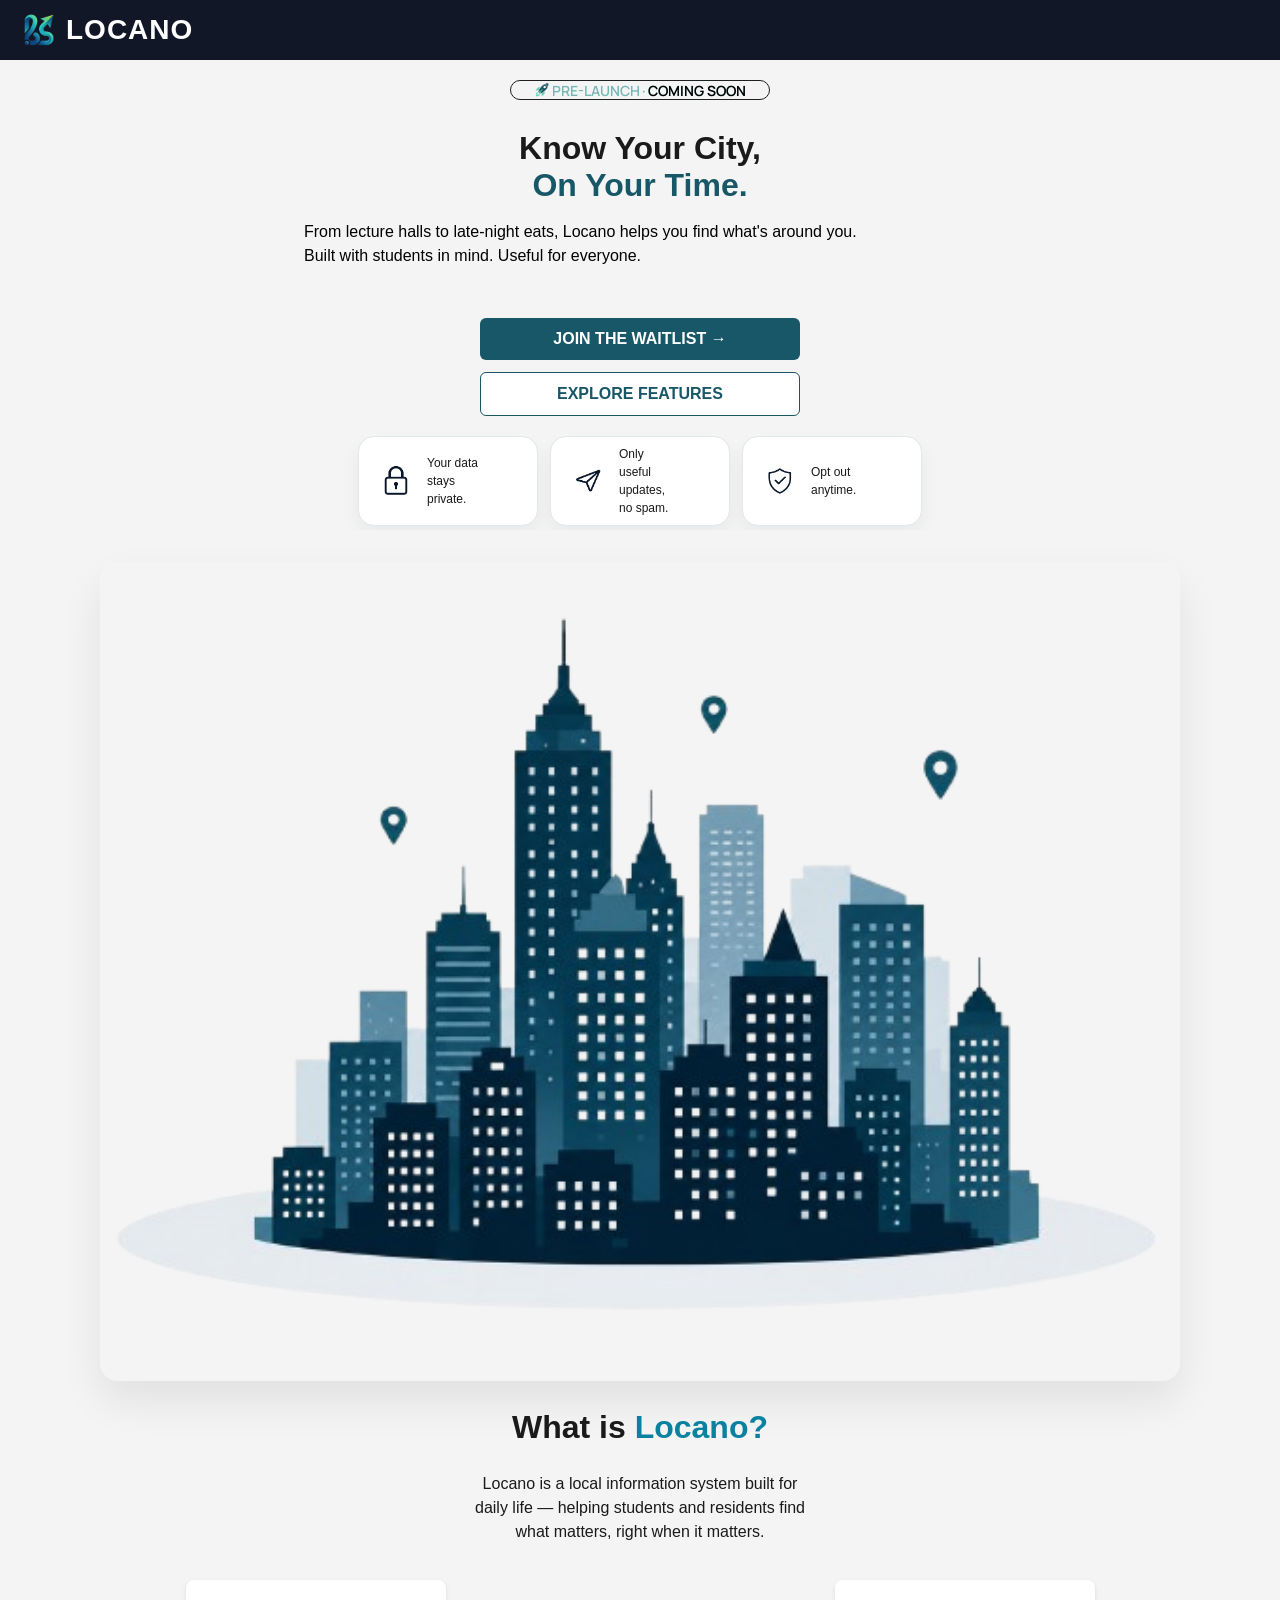
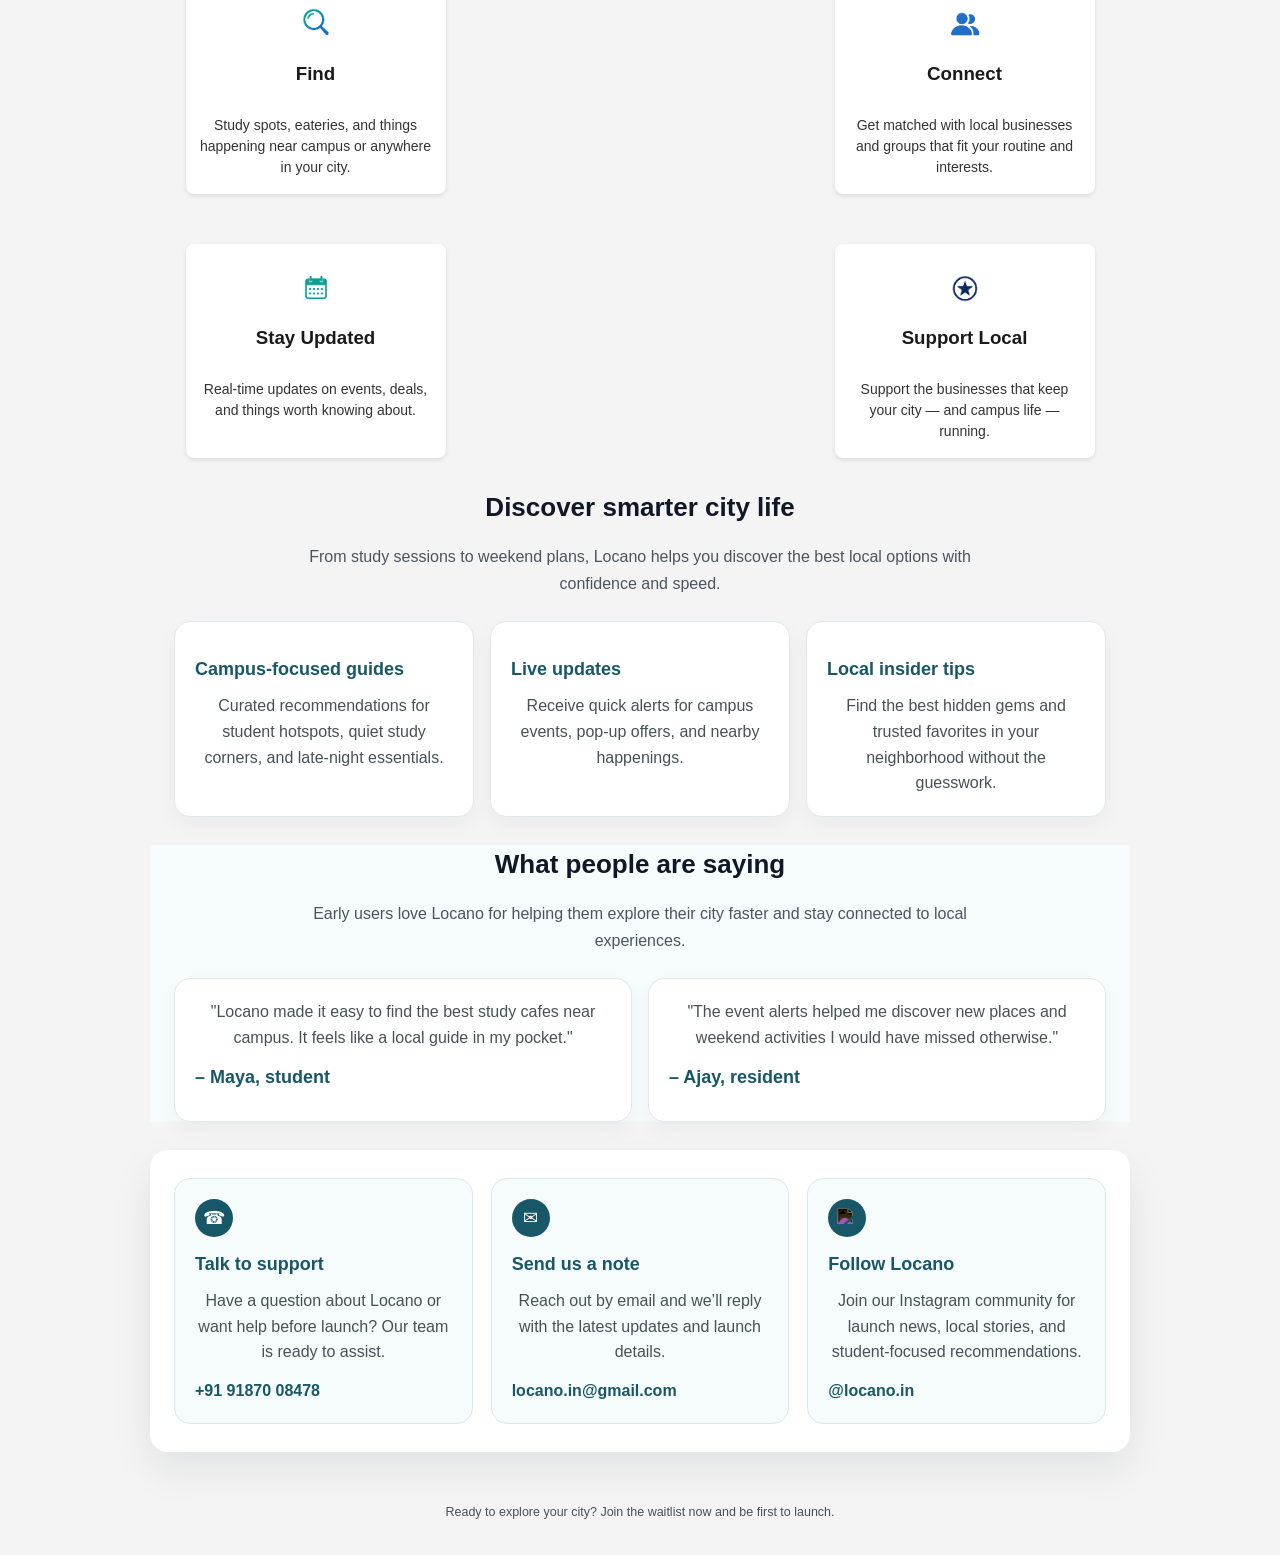
==== index.html @ aaaffa19 "did some vibing" ====
<!DOCTYPE html>
<html lang="en">
<head>
    <meta charset="UTF-8">
    <meta name="viewport" content="width=device-width, initial-scale=1.0">
    <title>LOCANO</title>
    <link rel="preconnect" href="https://fonts.googleapis.com">
    <link rel="preconnect" href="https://gstatic.com" crossorigin>
    <link href="https://fonts.googleapis.com/css2?family=Manrope:wght@400;600;700&display=swap" rel="stylesheet">
    <style>
        html {
            scroll-behavior: smooth;
        }
        *, *::before, *::after {
            box-sizing: border-box;
        }
        body {
            font-family: Arial, sans-serif;
            margin: 0;
            padding: 0;
            background-color: #f4f4f4;
            color: #1a1a1a;
            line-height: 1.5;
        }
        img {
            max-width: 100%;
            height: auto;
            display: block;
        }
        .city-silhouette {
            max-width: 980px;
            margin: 20px auto 0;
            border-radius: 18px;
            box-shadow: 0 20px 40px rgba(0, 0, 0, 0.08);
        }
        @media (min-width: 1100px) {
            .city-silhouette {
                max-width: 1080px;
                margin-top: 32px;
            }
        }
        header {
            background-color: #111726;
            height: 60px;
            color: #fff;
            padding: 0 24px;
            display: flex;
            align-items: center;
        }
        #oval-bar {
            width: 260px;
            height: 20px;
            border: 1px solid #1c2021;
            border-radius: 10px;
            margin: 20px auto;
            margin-inline: auto;
            display: flex;
            text-align: center;
            justify-content: center;
            align-items: center;
            color:transparent;
            text-shadow: 0 0 0 #75B7B4;
            gap: 2px;
        } 
        #oval-bar p{
            margin: 0;
            font-family:'Manrope', sans-serif;
            font-size: 14px; 
            font-weight: 600;
        }
        #hero {
            text-align: left;
            padding: 10px 24px 32px;
            max-width: 560px;
            margin: 0 auto;
        }

        #hero h1 {
            font-size: 32px;
            line-height: 1.15;
            font-weight: 800;
            margin: 0;
            text-align: center;
        }

        #hero h3 {
            font-weight: 500;
            font-size: 16px;
            line-height: 1.5;
            color: #000000;
            margin: 16px 0 0;
        }
        .hero-actions {
            display: flex;
            flex-direction: column;
            gap: 12px;
            align-items: center;
            margin: 18px auto 0;
            max-width: 320px;
        }
        .button-primary,
        .button-secondary {
            width: 100%;
            max-width: 320px;
            padding: 12px 24px;
            border-radius: 6px;
            font-size: 16px;
            font-weight: 600;
            cursor: pointer;
            border: none;
        }
        .button-primary {
            background-color: #185767;
            color: #fff;
        }
        .button-secondary {
            background-color: #fff;
            color: #185767;
            border: 1px solid #185767;
        }
        #trust-bar-box {
            width: 90%;
            max-width: 820px;
            display: flex;
            flex-wrap: nowrap;
            justify-content: center;
            align-items: stretch;
            gap: 12px;
            margin: 20px auto;
            overflow-x: auto;
            padding-bottom: 4px;
        }
        .trust-bar {
            min-width: 180px;
            height: 90px;
            display: flex;
            flex-direction: row;
            align-items: center;
            gap: 10px;
            padding: 14px 16px;
            background: #fff;
            border-radius: 16px;
            border: 1px solid #dfe8ea;
            box-shadow: 0 8px 18px rgba(14, 34, 54, 0.05);
        }
        .trust-bar-icon {
            width: 42px;
            height: 80px;
            display: flex;
            justify-content: center;
            align-items: center;
        }
        .trust-bar-text {
            width: 53px;
            height: 80px;
            font-size: 12px;
            display: flex;
            align-items: center;
            text-align: left;
        }
        .info-card-box {
            display: flex;
            flex-wrap: wrap;
            justify-content: center;
            gap: 12px;
            margin: 10px auto;
        }
        .info-card {
            flex: 1 1 220px;
            min-width: 220px;
            max-width: 260px;
            min-height: 175px;
            height: auto;
            background-color: #fff;
            border-radius: 8px;
            box-shadow: 0 2px 4px rgba(0, 0, 0, 0.1);
            margin: 20px auto;
            display: flex;
            flex-direction: column;
            align-items: center;
        }
        .info-card p{
            font-size: 14px;
            text-align: center;
            padding: 0 12px;
            margin: 8px 0 16px;
            color: #333333;
        }
        .info-card:hover{
            transform:translateY(-10px) scale(1.03);
        }
        .section {
            max-width: 980px;
            margin: 0 auto 28px;
            padding: 0 24px;
        }
        .section h2 {
            font-size: 26px;
            text-align: center;
            margin: 0 0 16px;
            color: #111726;
        }
        .section p {
            text-align: center;
            color: #4b5560;
            margin: 0 auto 24px;
            max-width: 680px;
            line-height: 1.7;
        }
        .feature-grid {
            display: grid;
            grid-template-columns: repeat(auto-fit, minmax(220px, 1fr));
            gap: 16px;
            margin-top: 16px;
        }
        .feature-card,
        .testimonial-card {
            background: #fff;
            padding: 20px;
            border-radius: 16px;
            border: 1px solid #e1e8eb;
            box-shadow: 0 8px 20px rgba(10, 20, 34, 0.04);
        }
        .feature-card h3,
        .testimonial-card h3 {
            margin: 14px 0 10px;
            font-size: 18px;
            color: #185767;
        }
        .feature-card p,
        .testimonial-card p {
            margin: 0;
            color: #475156;
            line-height: 1.6;
        }
        .testimonial-grid {
            display: grid;
            grid-template-columns: repeat(auto-fit, minmax(240px, 1fr));
            gap: 16px;
        }
        .contact-panel {
            max-width: 980px;
            margin: 0 auto 24px;
            padding: 28px 24px;
            background: #ffffff;
            border-radius: 18px;
            box-shadow: 0 18px 40px rgba(10, 20, 34, 0.08);
            display: grid;
            grid-template-columns: repeat(auto-fit, minmax(220px, 1fr));
            gap: 18px;
        }
        .contact-card {
            background: #f6fbfc;
            border-radius: 16px;
            padding: 20px;
            border: 1px solid #d9e8ea;
        }
        .contact-card h3 {
            margin: 0 0 10px;
            color: #185767;
            font-size: 18px;
        }
        .contact-badge {
            display: inline-flex;
            align-items: center;
            justify-content: center;
            width: 38px;
            height: 38px;
            border-radius: 50%;
            background: #185767;
            color: #fff;
            font-size: 18px;
            margin-bottom: 14px;
        }
        .contact-card p {
            margin: 0 0 14px;
            color: #475156;
            line-height: 1.6;
        }
        .contact-card a {
            color: #185767;
            text-decoration: none;
            font-weight: 700;
        }
        .contact-card a:hover {
            text-decoration: underline;
        }
        .footer {
            text-align: center;
            padding: 24px 20px 32px;
            color: #475156;
            font-size: 15px;
        }
        @media (max-width: 780px) {
            header {
                justify-content: center;
                padding: 0 16px;
            }
            #hero {
                padding: 20px 16px 28px;
                max-width: 100%;
            }
            #hero h1 {
                font-size: 28px;
            }
            #hero h3 {
                font-size: 15px;
            }
            button {
                width: 100% !important;
                max-width: 320px !important;
            }
            .trust-bar {
                min-width: 160px;
                justify-content: flex-start;
            }
            .contact-panel {
                padding: 20px 16px;
                gap: 14px;
            }
            .section {
                padding: 0 16px;
            }
        }
        @media (min-width: 900px) {
            #hero {
                max-width: 720px;
            }
            .info-card-box {
                gap: 18px;
            }
            .contact-panel {
                grid-template-columns: repeat(3, minmax(220px, 1fr));
            }
        }
    </style>
</head>
<body>

    <header>
        <div style="display: flex; align-items: center; gap: 12px;">
            <img src="logo.png" alt="LOCANO Logo" width="30" height="30">
            <h1 style="font-size: 28px; margin: 0; letter-spacing: 1px;">LOCANO</h1>
        </div>
    </header>

    <main>

        <div id="oval-bar">
            <img src="rocket.png" alt="Rocket Icon" width="16px" height="auto">
            <p>PRE-LAUNCH </p>
            <p>&middot;</p>
            <p style="color: #000;">COMING SOON</p>
        </div>

        <div id="hero">
            <h1>Know Your City,</h1>
            <h1 style="color: #185767;">On Your Time.</h1>
            <h3>From lecture halls to late-night eats, Locano helps you find what's around you.<br> Built with students in mind. Useful for everyone.</h3>
        </div>

        <div class="hero-actions">
            <button class="button-primary">JOIN THE WAITLIST →</button>
            <button class="button-secondary" type="button" onclick="document.getElementById('features').scrollIntoView({ behavior: 'smooth' })">EXPLORE FEATURES</button>
        </div>

        <div id="trust-bar-box">

            <div class="trust-bar">
                <div class="trust-bar-icon">
                    <img src="lock.png" alt="Icon 1" style="width: 90%; height: auto;">
                </div>
                <div class="trust-bar-text">
                    <p>Your data stays private.</p>
                </div>
            </div>

            <div class="trust-bar">
                <div class="trust-bar-icon">
                    <img src="share.png" alt="Icon 1" style="width: 90%; height: auto;">
                </div>
                <div class="trust-bar-text">
                    <p>Only useful updates, no spam.</p>
                </div>
            </div>

            <div class="trust-bar">
                <div class="trust-bar-icon">
                    <img src="shield.png" alt="Icon 1" style="width: 90%; height: auto;">
                </div>
                <div class="trust-bar-text">
                    <p>Opt out anytime.</p>
                </div>
            </div>
            
        </div>

        <img class="city-silhouette" src="city-silhouette.png" alt="City Silhouette" style="width: 100%; height: auto;">

        <h1 style="text-align: center;">What is <span style="color: #0982a0;">Locano?</span></h1>

        <p style="text-align: center;">Locano is a local information system built for <br>daily life — helping students and residents find <br>what matters, right when it matters.</p>


        <div class="info-card-box">
        <div class="info-card">
            <img src="search.png" alt="Discover Icon" style="width: 50px; height: auto; margin-top: 20px;">
            <h3 style="margin-top: 10px;">Find</h3>
            <p>Study spots, eateries, and things happening near campus or anywhere in your city.</p>
        </div>
        <div class="info-card">
            <img src="connect.png" alt="Connect Icon" style="width: 50px; height: auto; margin-top: 20px;">
            <h3 style="margin-top: 10px;">Connect</h3>
            <p>Get matched with local businesses and groups that fit your routine and interests.</p>
        </div>
        </div>

        <div class="info-card-box">
        <div class="info-card">
            <img src="calendar.png" alt="Engage Icon" style="width: 50px; height: auto; margin-top: 20px;">
            <h3 style="margin-top: 10px;">Stay Updated</h3>
            <p>Real-time updates on events, deals, and things worth knowing about.</p>
        </div>
        <div class="info-card">
            <img src="vibranium-shield.png" alt="Support Icon" style="width: 50px; height: auto; margin-top: 20px;">
            <h3 style="margin-top: 10px;">Support Local</h3>
            <p>Support the businesses that keep your city — and campus life — running.</p>
        </div>
        </div>

        <section class="section" id="features">
            <h2>Discover smarter city life</h2>
            <p>From study sessions to weekend plans, Locano helps you discover the best local options with confidence and speed.</p>
            <div class="feature-grid">
                <div class="feature-card">
                    <h3>Campus-focused guides</h3>
                    <p>Curated recommendations for student hotspots, quiet study corners, and late-night essentials.</p>
                </div>
                <div class="feature-card">
                    <h3>Live updates</h3>
                    <p>Receive quick alerts for campus events, pop-up offers, and nearby happenings.</p>
                </div>
                <div class="feature-card">
                    <h3>Local insider tips</h3>
                    <p>Find the best hidden gems and trusted favorites in your neighborhood without the guesswork.</p>
                </div>
            </div>
        </section>

        <section class="section" style="background: #f6fbfc;">
            <h2>What people are saying</h2>
            <p>Early users love Locano for helping them explore their city faster and stay connected to local experiences.</p>
            <div class="testimonial-grid">
                <div class="testimonial-card">
                    <p>"Locano made it easy to find the best study cafes near campus. It feels like a local guide in my pocket."</p>
                    <h3>– Maya, student</h3>
                </div>
                <div class="testimonial-card">
                    <p>"The event alerts helped me discover new places and weekend activities I would have missed otherwise."</p>
                    <h3>– Ajay, resident</h3>
                </div>
            </div>
        </section>

        <section class="section contact-panel" id="contact">
            <div class="contact-card">
                <div class="contact-badge">☎</div>
                <h3>Talk to support</h3>
                <p>Have a question about Locano or want help before launch? Our team is ready to assist.</p>
                <a href="tel:+919187008478">+91 91870 08478</a>
            </div>
            <div class="contact-card">
                <div class="contact-badge">✉</div>
                <h3>Send us a note</h3>
                <p>Reach out by email and we’ll reply with the latest updates and launch details.</p>
                <a href="mailto:locano.in@gmail.com">locano.in@gmail.com</a>
            </div>
            <div class="contact-card">
                <div class="contact-badge"><img src="https://cdn.jsdelivr.net/npm/simple-icons@v9/icons/instagram.svg" alt="Instagram" style="width:20px; height:20px; filter: invert(1);"></div>
                <h3>Follow Locano</h3>
                <p>Join our Instagram community for launch news, local stories, and student-focused recommendations.</p>
                <a href="https://www.instagram.com/locano.in" target="_blank" rel="noreferrer">@locano.in</a>
            </div>
        </section>

    </main>

    <footer class="footer">
        <small>Ready to explore your city? Join the waitlist now and be first to launch.</small>
    </footer>

    <script>
    
    
    

(() => {
  document.documentElement.style.visibility = "hidden";

  window.addEventListener("load", () => {
    document.documentElement.style.visibility = "visible";
  });
})();

</script>
</body>
</html>
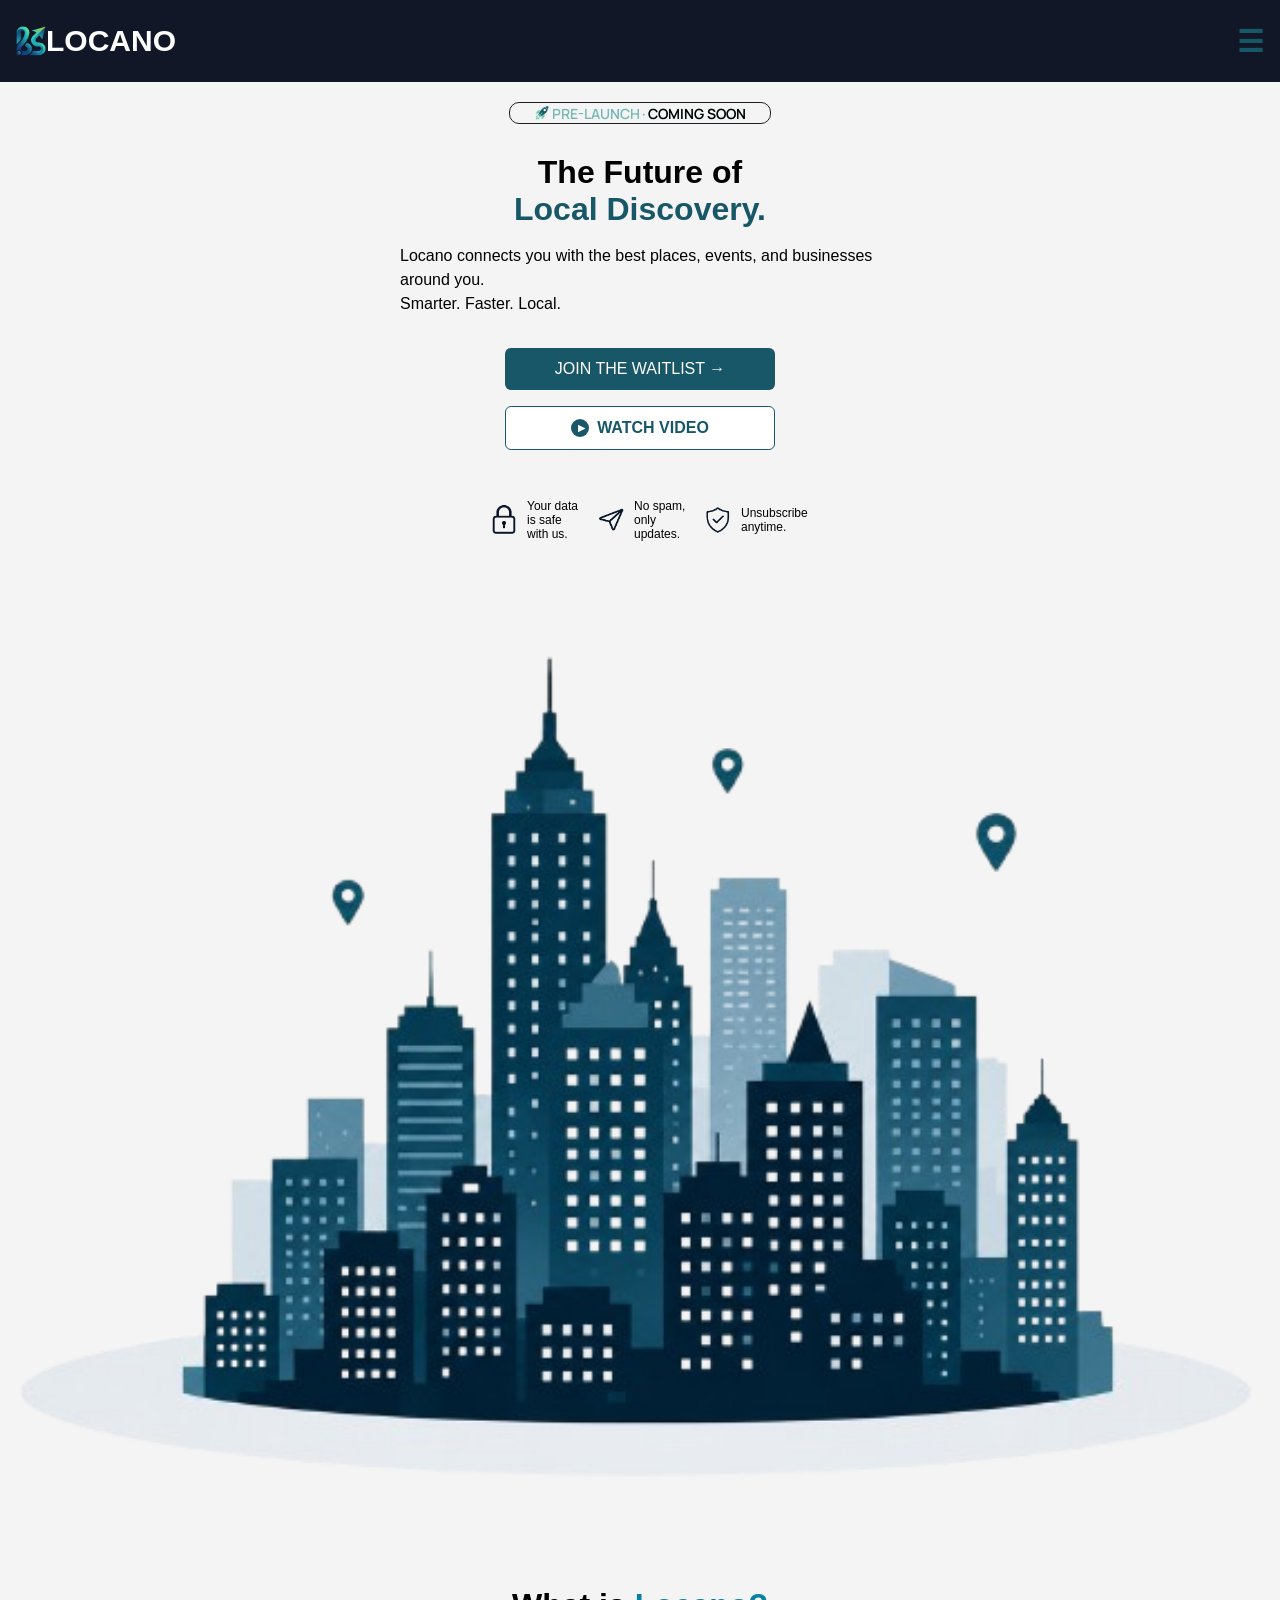
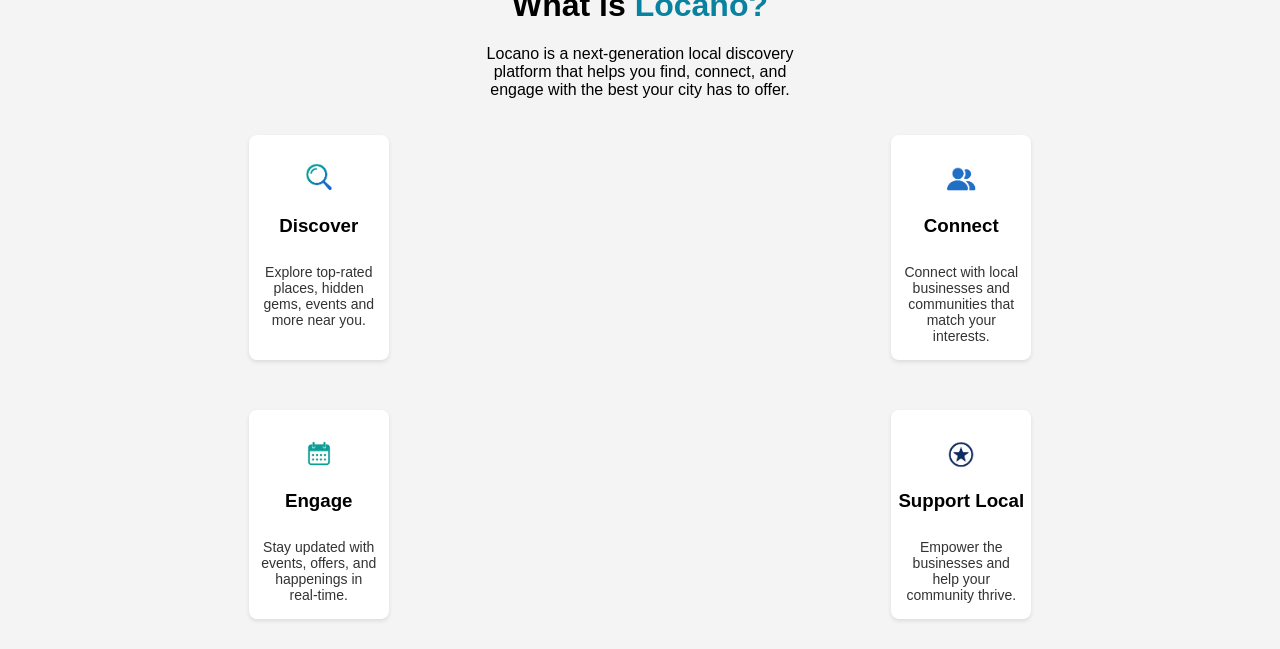
==== commit f2f9f2c7: "github saves my day" ====
--- a/index.html
+++ b/index.html
@@ -8,42 +8,19 @@
     <link rel="preconnect" href="https://gstatic.com" crossorigin>
     <link href="https://fonts.googleapis.com/css2?family=Manrope:wght@400;600;700&display=swap" rel="stylesheet">
     <style>
-        html {
-            scroll-behavior: smooth;
-        }
-        *, *::before, *::after {
-            box-sizing: border-box;
-        }
         body {
             font-family: Arial, sans-serif;
             margin: 0;
             padding: 0;
             background-color: #f4f4f4;
-            color: #1a1a1a;
-            line-height: 1.5;
-        }
-        img {
-            max-width: 100%;
-            height: auto;
-            display: block;
-        }
-        .city-silhouette {
-            max-width: 980px;
-            margin: 20px auto 0;
-            border-radius: 18px;
-            box-shadow: 0 20px 40px rgba(0, 0, 0, 0.08);
-        }
-        @media (min-width: 1100px) {
-            .city-silhouette {
-                max-width: 1080px;
-                margin-top: 32px;
-            }
+
         }
         header {
             background-color: #111726;
-            height: 60px;
+            height: 50px;
             color: #fff;
-            padding: 0 24px;
+            padding: 1rem;
+            text-align: center;
             display: flex;
             align-items: center;
         }
@@ -71,7 +48,7 @@
         #hero {
             text-align: left;
             padding: 10px 24px 32px;
-            max-width: 560px;
+            max-width: 480px;
             margin: 0 auto;
         }
 
@@ -90,58 +67,22 @@
             color: #000000;
             margin: 16px 0 0;
         }
-        .hero-actions {
-            display: flex;
-            flex-direction: column;
-            gap: 12px;
-            align-items: center;
-            margin: 18px auto 0;
-            max-width: 320px;
-        }
-        .button-primary,
-        .button-secondary {
-            width: 100%;
-            max-width: 320px;
-            padding: 12px 24px;
-            border-radius: 6px;
-            font-size: 16px;
-            font-weight: 600;
-            cursor: pointer;
-            border: none;
-        }
-        .button-primary {
-            background-color: #185767;
-            color: #fff;
-        }
-        .button-secondary {
-            background-color: #fff;
-            color: #185767;
-            border: 1px solid #185767;
-        }
         #trust-bar-box {
             width: 90%;
-            max-width: 820px;
-            display: flex;
-            flex-wrap: nowrap;
-            justify-content: center;
-            align-items: stretch;
-            gap: 12px;
+            height: 100px;
+            display: flex;
+            justify-content: center;
+            align-items: center;
+            gap: 7px;
             margin: 20px auto;
-            overflow-x: auto;
-            padding-bottom: 4px;
         }
         .trust-bar {
-            min-width: 180px;
+            width: 100px;
             height: 90px;
             display: flex;
             flex-direction: row;
             align-items: center;
-            gap: 10px;
-            padding: 14px 16px;
-            background: #fff;
-            border-radius: 16px;
-            border: 1px solid #dfe8ea;
-            box-shadow: 0 8px 18px rgba(14, 34, 54, 0.05);
+            gap: 2px;
         }
         .trust-bar-icon {
             width: 42px;
@@ -160,15 +101,13 @@
         }
         .info-card-box {
             display: flex;
-            flex-wrap: wrap;
-            justify-content: center;
-            gap: 12px;
+            flex-direction: row;
+            justify-content: center;
+            gap: 5px;
             margin: 10px auto;
         }
         .info-card {
-            flex: 1 1 220px;
-            min-width: 220px;
-            max-width: 260px;
+            width: 140px;
             min-height: 175px;
             height: auto;
             background-color: #fff;
@@ -186,162 +125,14 @@
             margin: 8px 0 16px;
             color: #333333;
         }
-        .info-card:hover{
-            transform:translateY(-10px) scale(1.03);
-        }
-        .section {
-            max-width: 980px;
-            margin: 0 auto 28px;
-            padding: 0 24px;
-        }
-        .section h2 {
-            font-size: 26px;
-            text-align: center;
-            margin: 0 0 16px;
-            color: #111726;
-        }
-        .section p {
-            text-align: center;
-            color: #4b5560;
-            margin: 0 auto 24px;
-            max-width: 680px;
-            line-height: 1.7;
-        }
-        .feature-grid {
-            display: grid;
-            grid-template-columns: repeat(auto-fit, minmax(220px, 1fr));
-            gap: 16px;
-            margin-top: 16px;
-        }
-        .feature-card,
-        .testimonial-card {
-            background: #fff;
-            padding: 20px;
-            border-radius: 16px;
-            border: 1px solid #e1e8eb;
-            box-shadow: 0 8px 20px rgba(10, 20, 34, 0.04);
-        }
-        .feature-card h3,
-        .testimonial-card h3 {
-            margin: 14px 0 10px;
-            font-size: 18px;
-            color: #185767;
-        }
-        .feature-card p,
-        .testimonial-card p {
-            margin: 0;
-            color: #475156;
-            line-height: 1.6;
-        }
-        .testimonial-grid {
-            display: grid;
-            grid-template-columns: repeat(auto-fit, minmax(240px, 1fr));
-            gap: 16px;
-        }
-        .contact-panel {
-            max-width: 980px;
-            margin: 0 auto 24px;
-            padding: 28px 24px;
-            background: #ffffff;
-            border-radius: 18px;
-            box-shadow: 0 18px 40px rgba(10, 20, 34, 0.08);
-            display: grid;
-            grid-template-columns: repeat(auto-fit, minmax(220px, 1fr));
-            gap: 18px;
-        }
-        .contact-card {
-            background: #f6fbfc;
-            border-radius: 16px;
-            padding: 20px;
-            border: 1px solid #d9e8ea;
-        }
-        .contact-card h3 {
-            margin: 0 0 10px;
-            color: #185767;
-            font-size: 18px;
-        }
-        .contact-badge {
-            display: inline-flex;
-            align-items: center;
-            justify-content: center;
-            width: 38px;
-            height: 38px;
-            border-radius: 50%;
-            background: #185767;
-            color: #fff;
-            font-size: 18px;
-            margin-bottom: 14px;
-        }
-        .contact-card p {
-            margin: 0 0 14px;
-            color: #475156;
-            line-height: 1.6;
-        }
-        .contact-card a {
-            color: #185767;
-            text-decoration: none;
-            font-weight: 700;
-        }
-        .contact-card a:hover {
-            text-decoration: underline;
-        }
-        .footer {
-            text-align: center;
-            padding: 24px 20px 32px;
-            color: #475156;
-            font-size: 15px;
-        }
-        @media (max-width: 780px) {
-            header {
-                justify-content: center;
-                padding: 0 16px;
-            }
-            #hero {
-                padding: 20px 16px 28px;
-                max-width: 100%;
-            }
-            #hero h1 {
-                font-size: 28px;
-            }
-            #hero h3 {
-                font-size: 15px;
-            }
-            button {
-                width: 100% !important;
-                max-width: 320px !important;
-            }
-            .trust-bar {
-                min-width: 160px;
-                justify-content: flex-start;
-            }
-            .contact-panel {
-                padding: 20px 16px;
-                gap: 14px;
-            }
-            .section {
-                padding: 0 16px;
-            }
-        }
-        @media (min-width: 900px) {
-            #hero {
-                max-width: 720px;
-            }
-            .info-card-box {
-                gap: 18px;
-            }
-            .contact-panel {
-                grid-template-columns: repeat(3, minmax(220px, 1fr));
-            }
-        }
     </style>
 </head>
 <body>
 
     <header>
-        <div style="display: flex; align-items: center; gap: 12px;">
-            <img src="logo.png" alt="LOCANO Logo" width="30" height="30">
-            <h1 style="font-size: 28px; margin: 0; letter-spacing: 1px;">LOCANO</h1>
-        </div>
+        <img src="logo.png" alt="LOCANO Logo" width="30" height="30">
+        <h1 style="font-size: 30px;">LOCANO</h1>
+        <h1 style="margin-left: auto;font-size: 30px;color:#185767">&#9776;</h1>
     </header>
 
     <main>
@@ -354,15 +145,13 @@
         </div>
 
         <div id="hero">
-            <h1>Know Your City,</h1>
-            <h1 style="color: #185767;">On Your Time.</h1>
-            <h3>From lecture halls to late-night eats, Locano helps you find what's around you.<br> Built with students in mind. Useful for everyone.</h3>
-        </div>
-
-        <div class="hero-actions">
-            <button class="button-primary">JOIN THE WAITLIST →</button>
-            <button class="button-secondary" type="button" onclick="document.getElementById('features').scrollIntoView({ behavior: 'smooth' })">EXPLORE FEATURES</button>
-        </div>
+            <h1>The Future of</h1>
+            <h1 style="color: #185767;">Local Discovery.</h1>
+            <h3>Locano connects you with the best places, events, and businesses around you.<br> Smarter. Faster. Local.</h3>
+        </div>
+
+        <button style="display: block; margin: 0 auto; padding: 12px 24px; background-color: #185767; color: #fff; border: none; border-radius: 6px; font-size: 16px; width: 270px;">JOIN THE WAITLIST → </button>
+        <button style="display: flex; align-items: center; justify-content: center; gap: 8px; margin: 16px auto; padding: 12px 24px; background-color: #fff; color: #185767; border: 1px solid #185767; border-radius: 6px; font-size: 16px; font-weight: 600; width: 270px;"><span style="display: inline-flex; align-items: center; justify-content: center; width: 18px; height: 18px; background-color: #185767; color: #fff; border-radius: 50%; font-size: 9px; padding-left: 2px; box-sizing: border-box;">&#9654;</span> WATCH VIDEO</button>
 
         <div id="trust-bar-box">
 
@@ -371,7 +160,7 @@
                     <img src="lock.png" alt="Icon 1" style="width: 90%; height: auto;">
                 </div>
                 <div class="trust-bar-text">
-                    <p>Your data stays private.</p>
+                    <p>Your data is safe with us.</p>
                 </div>
             </div>
 
@@ -380,7 +169,7 @@
                     <img src="share.png" alt="Icon 1" style="width: 90%; height: auto;">
                 </div>
                 <div class="trust-bar-text">
-                    <p>Only useful updates, no spam.</p>
+                    <p>No spam, only updates.</p>
                 </div>
             </div>
 
@@ -389,110 +178,48 @@
                     <img src="shield.png" alt="Icon 1" style="width: 90%; height: auto;">
                 </div>
                 <div class="trust-bar-text">
-                    <p>Opt out anytime.</p>
+                    <p>Unsubscribe anytime.</p>
                 </div>
             </div>
             
         </div>
 
-        <img class="city-silhouette" src="city-silhouette.png" alt="City Silhouette" style="width: 100%; height: auto;">
+        <img src="city-silhouette.png" alt="City Silhouette" style="width: 100%; height: auto;">
 
         <h1 style="text-align: center;">What is <span style="color: #0982a0;">Locano?</span></h1>
 
-        <p style="text-align: center;">Locano is a local information system built for <br>daily life — helping students and residents find <br>what matters, right when it matters.</p>
+        <p style="text-align: center;">Locano is a next-generation local discovery <br>platform that helps you find, connect, and <br>engage with the best your city has to offer.</p>
 
 
         <div class="info-card-box">
         <div class="info-card">
             <img src="search.png" alt="Discover Icon" style="width: 50px; height: auto; margin-top: 20px;">
-            <h3 style="margin-top: 10px;">Find</h3>
-            <p>Study spots, eateries, and things happening near campus or anywhere in your city.</p>
+            <h3 style="margin-top: 10px;">Discover</h3>
+            <p>Explore top-rated places, hidden gems, events and more near you.</p>
         </div>
         <div class="info-card">
             <img src="connect.png" alt="Connect Icon" style="width: 50px; height: auto; margin-top: 20px;">
             <h3 style="margin-top: 10px;">Connect</h3>
-            <p>Get matched with local businesses and groups that fit your routine and interests.</p>
+            <p>Connect with local businesses and communities that match your interests.</p>
         </div>
         </div>
 
         <div class="info-card-box">
         <div class="info-card">
             <img src="calendar.png" alt="Engage Icon" style="width: 50px; height: auto; margin-top: 20px;">
-            <h3 style="margin-top: 10px;">Stay Updated</h3>
-            <p>Real-time updates on events, deals, and things worth knowing about.</p>
+            <h3 style="margin-top: 10px;">Engage</h3>
+            <p>Stay updated with events, offers, and happenings in real-time.</p>
         </div>
         <div class="info-card">
             <img src="vibranium-shield.png" alt="Support Icon" style="width: 50px; height: auto; margin-top: 20px;">
             <h3 style="margin-top: 10px;">Support Local</h3>
-            <p>Support the businesses that keep your city — and campus life — running.</p>
-        </div>
-        </div>
-
-        <section class="section" id="features">
-            <h2>Discover smarter city life</h2>
-            <p>From study sessions to weekend plans, Locano helps you discover the best local options with confidence and speed.</p>
-            <div class="feature-grid">
-                <div class="feature-card">
-                    <h3>Campus-focused guides</h3>
-                    <p>Curated recommendations for student hotspots, quiet study corners, and late-night essentials.</p>
-                </div>
-                <div class="feature-card">
-                    <h3>Live updates</h3>
-                    <p>Receive quick alerts for campus events, pop-up offers, and nearby happenings.</p>
-                </div>
-                <div class="feature-card">
-                    <h3>Local insider tips</h3>
-                    <p>Find the best hidden gems and trusted favorites in your neighborhood without the guesswork.</p>
-                </div>
-            </div>
-        </section>
-
-        <section class="section" style="background: #f6fbfc;">
-            <h2>What people are saying</h2>
-            <p>Early users love Locano for helping them explore their city faster and stay connected to local experiences.</p>
-            <div class="testimonial-grid">
-                <div class="testimonial-card">
-                    <p>"Locano made it easy to find the best study cafes near campus. It feels like a local guide in my pocket."</p>
-                    <h3>– Maya, student</h3>
-                </div>
-                <div class="testimonial-card">
-                    <p>"The event alerts helped me discover new places and weekend activities I would have missed otherwise."</p>
-                    <h3>– Ajay, resident</h3>
-                </div>
-            </div>
-        </section>
-
-        <section class="section contact-panel" id="contact">
-            <div class="contact-card">
-                <div class="contact-badge">☎</div>
-                <h3>Talk to support</h3>
-                <p>Have a question about Locano or want help before launch? Our team is ready to assist.</p>
-                <a href="tel:+919187008478">+91 91870 08478</a>
-            </div>
-            <div class="contact-card">
-                <div class="contact-badge">✉</div>
-                <h3>Send us a note</h3>
-                <p>Reach out by email and we’ll reply with the latest updates and launch details.</p>
-                <a href="mailto:locano.in@gmail.com">locano.in@gmail.com</a>
-            </div>
-            <div class="contact-card">
-                <div class="contact-badge"><img src="https://cdn.jsdelivr.net/npm/simple-icons@v9/icons/instagram.svg" alt="Instagram" style="width:20px; height:20px; filter: invert(1);"></div>
-                <h3>Follow Locano</h3>
-                <p>Join our Instagram community for launch news, local stories, and student-focused recommendations.</p>
-                <a href="https://www.instagram.com/locano.in" target="_blank" rel="noreferrer">@locano.in</a>
-            </div>
-        </section>
+            <p>Empower the businesses and help your community thrive.</p>
+        </div>
+        </div>
 
     </main>
 
-    <footer class="footer">
-        <small>Ready to explore your city? Join the waitlist now and be first to launch.</small>
-    </footer>
-
     <script>
-    
-    
-    
 
 (() => {
   document.documentElement.style.visibility = "hidden";
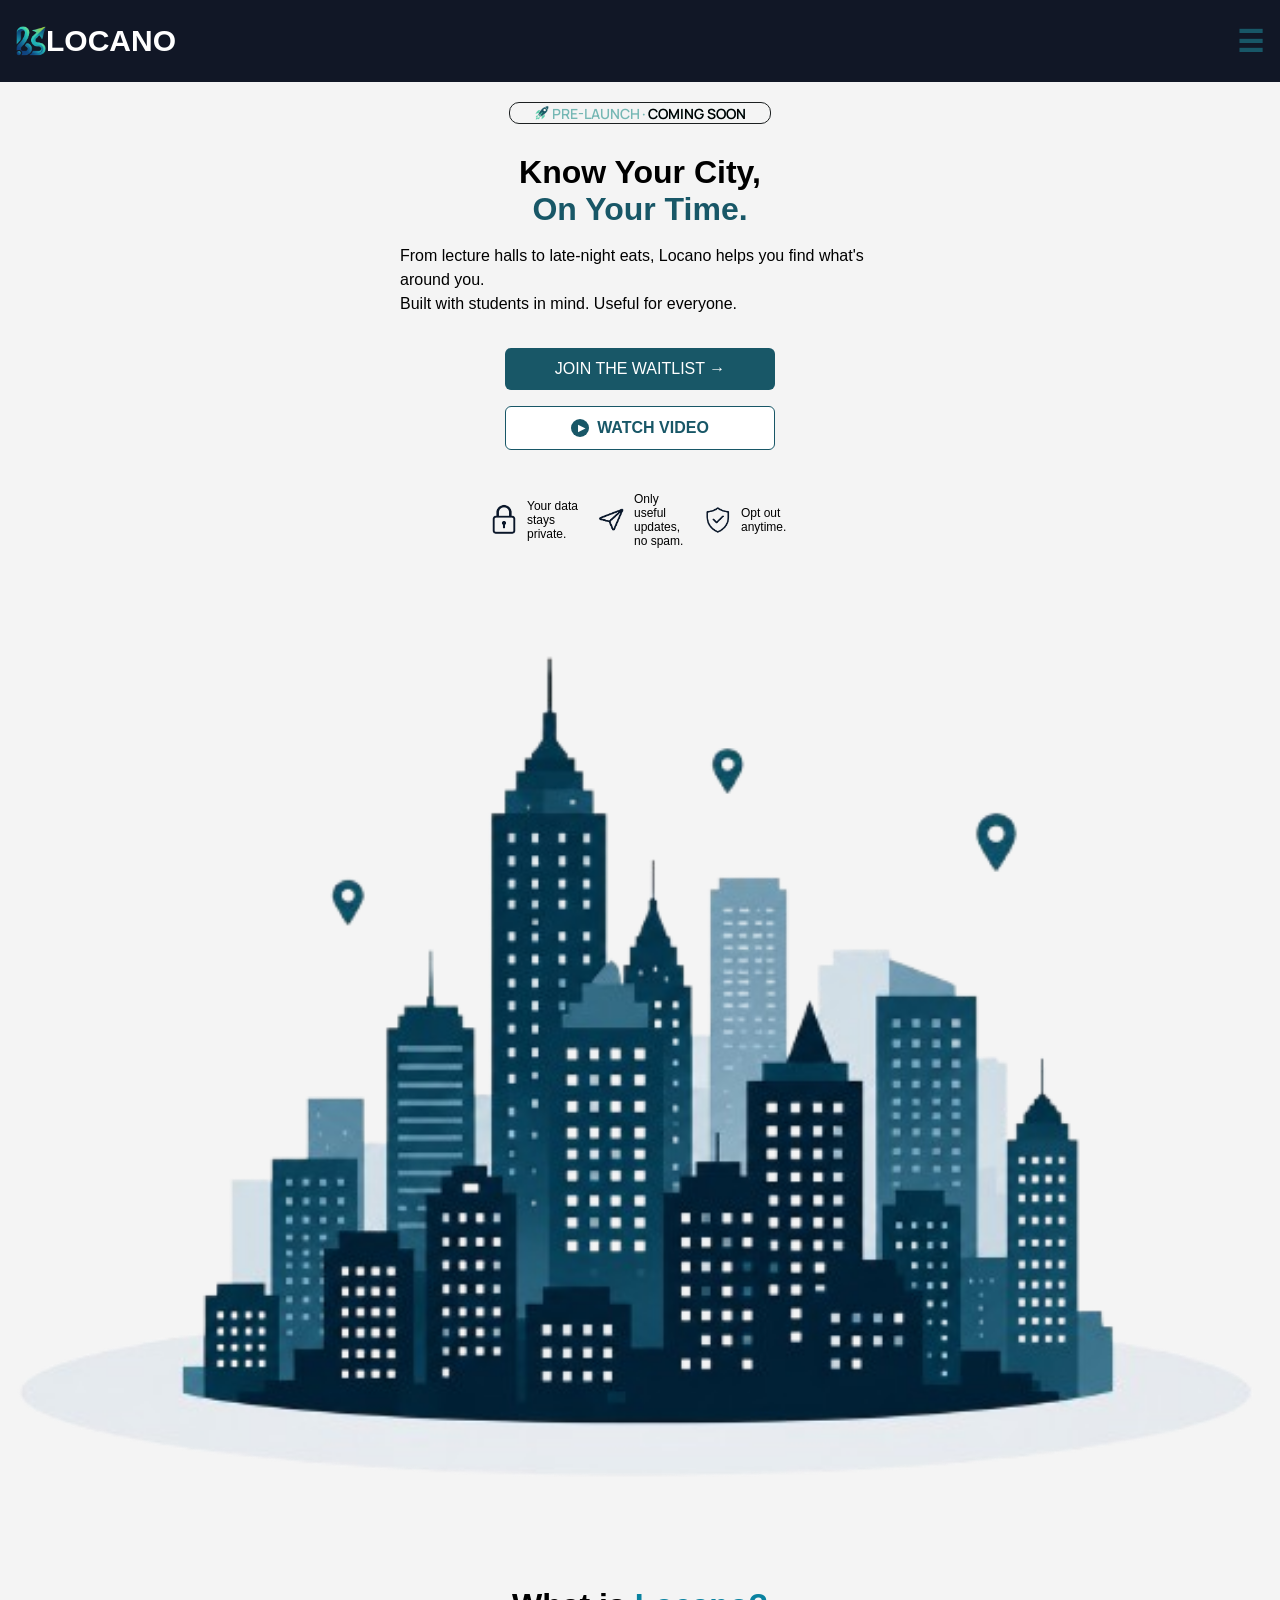
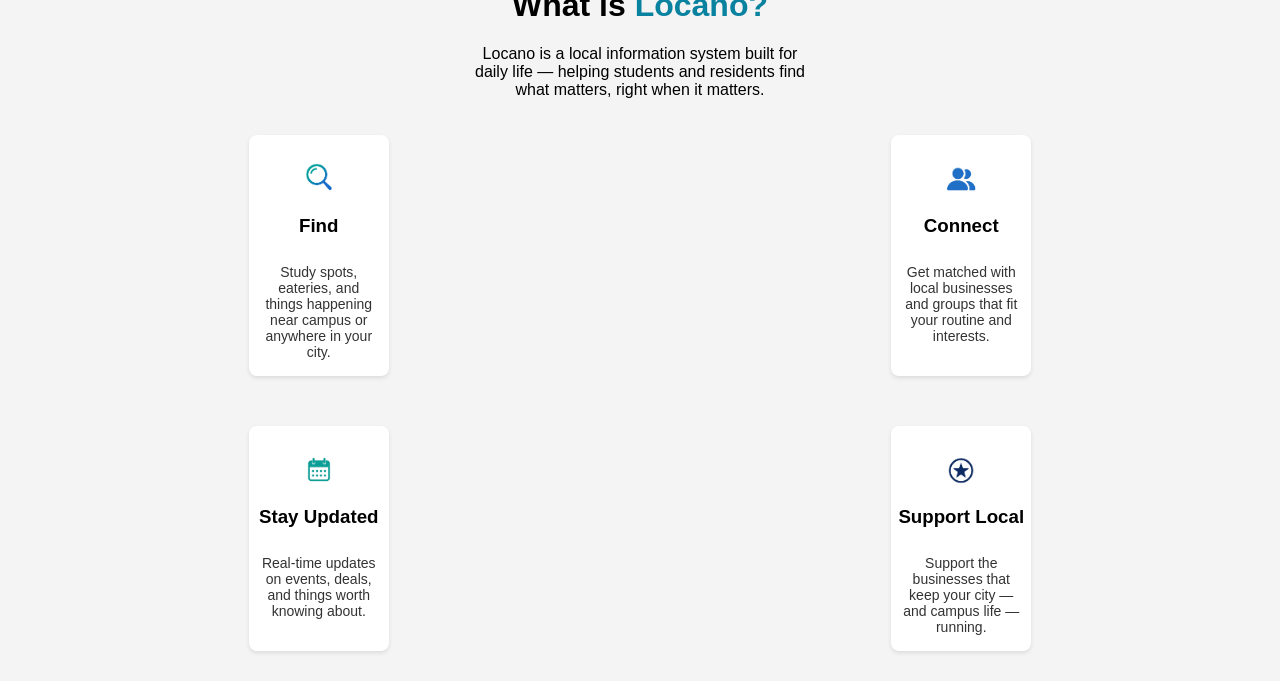
==== commit 4dcdc227: "the best save in my coding history" ====
--- a/index.html
+++ b/index.html
@@ -125,6 +125,9 @@
             margin: 8px 0 16px;
             color: #333333;
         }
+        .info-card:hover{
+            transform:translateY(-10px) scale(1.03);
+        }
     </style>
 </head>
 <body>
@@ -145,9 +148,9 @@
         </div>
 
         <div id="hero">
-            <h1>The Future of</h1>
-            <h1 style="color: #185767;">Local Discovery.</h1>
-            <h3>Locano connects you with the best places, events, and businesses around you.<br> Smarter. Faster. Local.</h3>
+            <h1>Know Your City,</h1>
+            <h1 style="color: #185767;">On Your Time.</h1>
+            <h3>From lecture halls to late-night eats, Locano helps you find what's around you.<br> Built with students in mind. Useful for everyone.</h3>
         </div>
 
         <button style="display: block; margin: 0 auto; padding: 12px 24px; background-color: #185767; color: #fff; border: none; border-radius: 6px; font-size: 16px; width: 270px;">JOIN THE WAITLIST → </button>
@@ -160,7 +163,7 @@
                     <img src="lock.png" alt="Icon 1" style="width: 90%; height: auto;">
                 </div>
                 <div class="trust-bar-text">
-                    <p>Your data is safe with us.</p>
+                    <p>Your data stays private.</p>
                 </div>
             </div>
 
@@ -169,7 +172,7 @@
                     <img src="share.png" alt="Icon 1" style="width: 90%; height: auto;">
                 </div>
                 <div class="trust-bar-text">
-                    <p>No spam, only updates.</p>
+                    <p>Only useful updates, no spam.</p>
                 </div>
             </div>
 
@@ -178,7 +181,7 @@
                     <img src="shield.png" alt="Icon 1" style="width: 90%; height: auto;">
                 </div>
                 <div class="trust-bar-text">
-                    <p>Unsubscribe anytime.</p>
+                    <p>Opt out anytime.</p>
                 </div>
             </div>
             
@@ -188,38 +191,41 @@
 
         <h1 style="text-align: center;">What is <span style="color: #0982a0;">Locano?</span></h1>
 
-        <p style="text-align: center;">Locano is a next-generation local discovery <br>platform that helps you find, connect, and <br>engage with the best your city has to offer.</p>
+        <p style="text-align: center;">Locano is a local information system built for <br>daily life — helping students and residents find <br>what matters, right when it matters.</p>
 
 
         <div class="info-card-box">
         <div class="info-card">
             <img src="search.png" alt="Discover Icon" style="width: 50px; height: auto; margin-top: 20px;">
-            <h3 style="margin-top: 10px;">Discover</h3>
-            <p>Explore top-rated places, hidden gems, events and more near you.</p>
+            <h3 style="margin-top: 10px;">Find</h3>
+            <p>Study spots, eateries, and things happening near campus or anywhere in your city.</p>
         </div>
         <div class="info-card">
             <img src="connect.png" alt="Connect Icon" style="width: 50px; height: auto; margin-top: 20px;">
             <h3 style="margin-top: 10px;">Connect</h3>
-            <p>Connect with local businesses and communities that match your interests.</p>
+            <p>Get matched with local businesses and groups that fit your routine and interests.</p>
         </div>
         </div>
 
         <div class="info-card-box">
         <div class="info-card">
             <img src="calendar.png" alt="Engage Icon" style="width: 50px; height: auto; margin-top: 20px;">
-            <h3 style="margin-top: 10px;">Engage</h3>
-            <p>Stay updated with events, offers, and happenings in real-time.</p>
+            <h3 style="margin-top: 10px;">Stay Updated</h3>
+            <p>Real-time updates on events, deals, and things worth knowing about.</p>
         </div>
         <div class="info-card">
             <img src="vibranium-shield.png" alt="Support Icon" style="width: 50px; height: auto; margin-top: 20px;">
             <h3 style="margin-top: 10px;">Support Local</h3>
-            <p>Empower the businesses and help your community thrive.</p>
+            <p>Support the businesses that keep your city — and campus life — running.</p>
         </div>
         </div>
 
     </main>
 
     <script>
+    
+    
+    
 
 (() => {
   document.documentElement.style.visibility = "hidden";
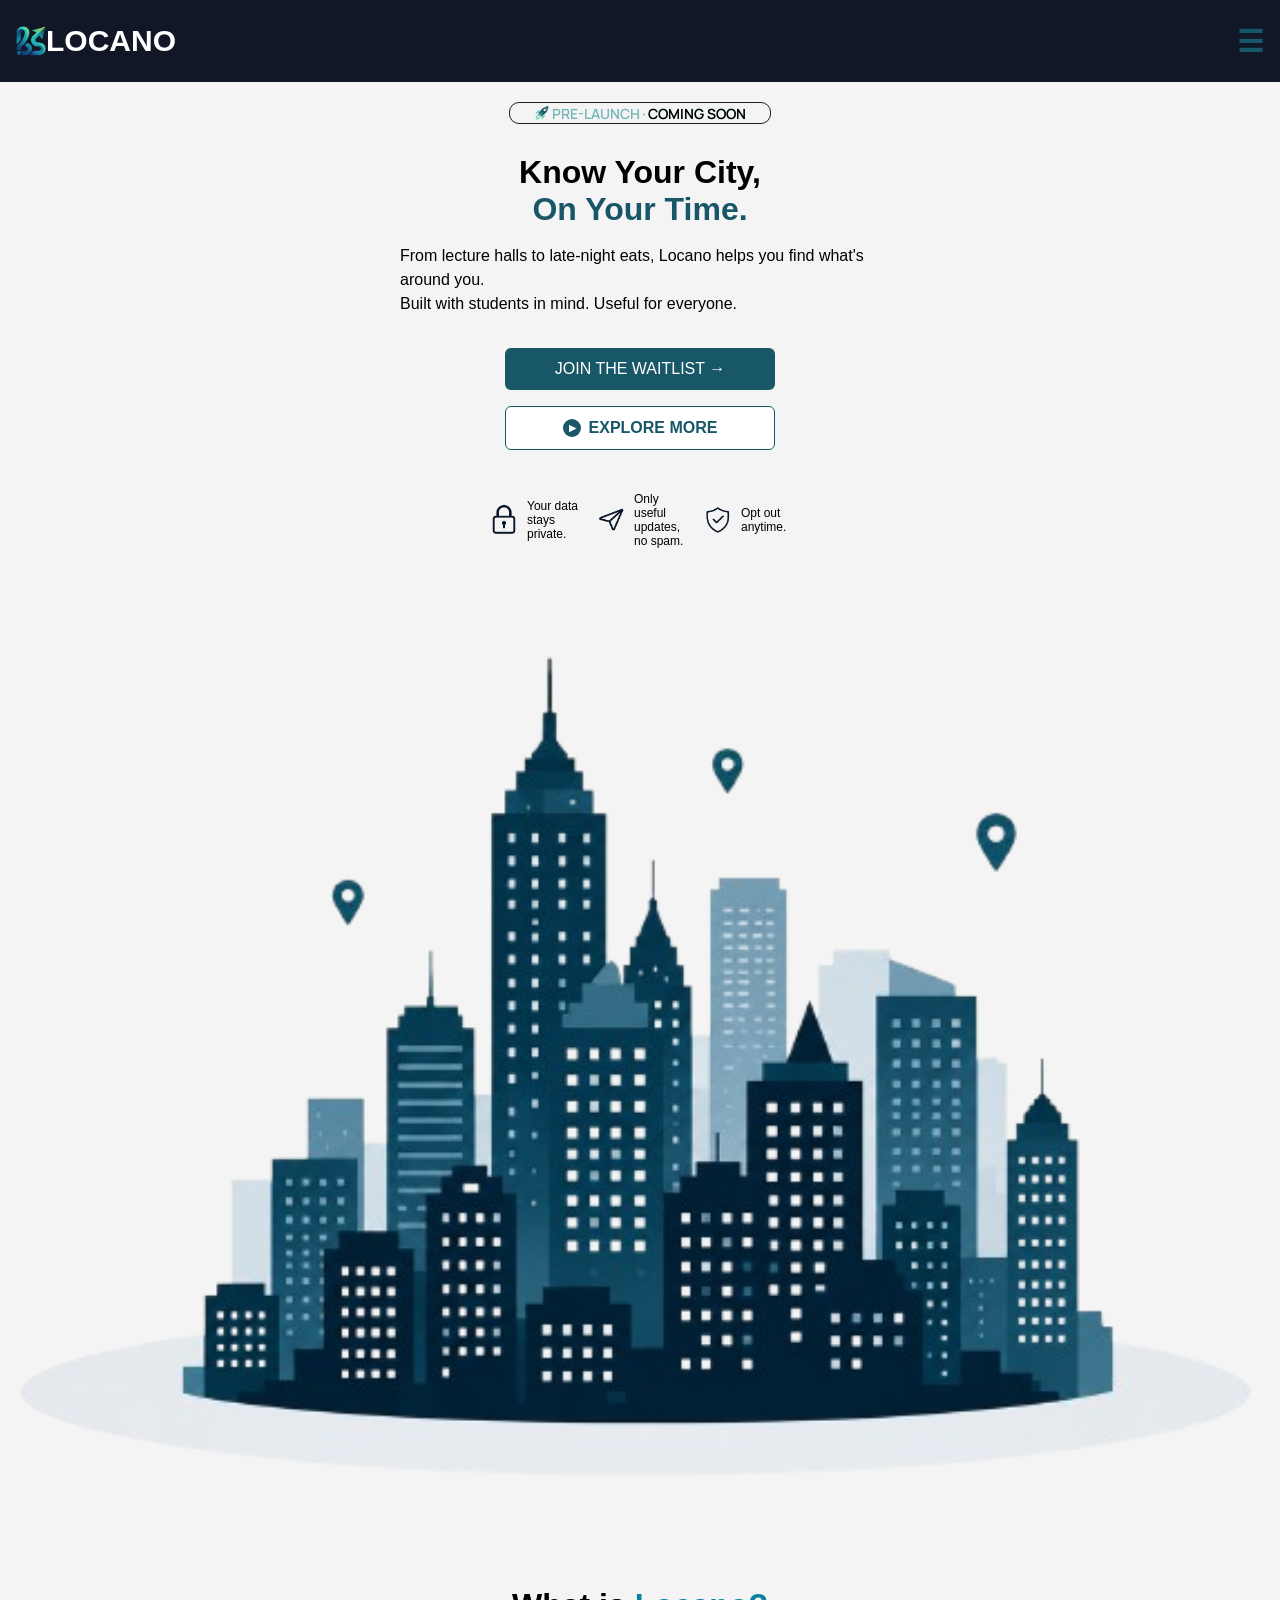
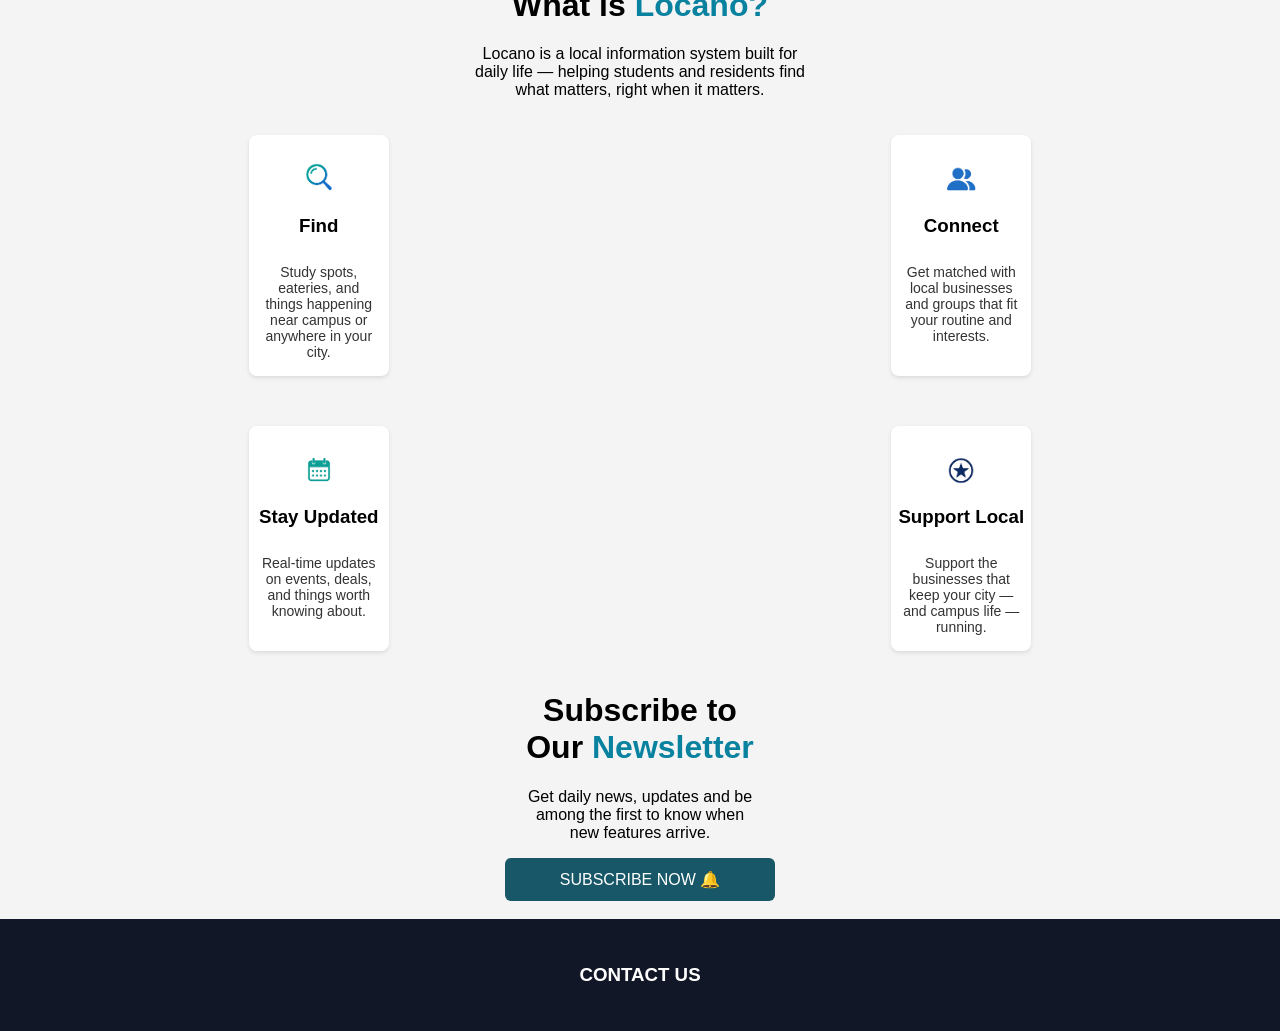
==== commit 8255e53d: "hy by me mufeez" ====
--- a/index.html
+++ b/index.html
@@ -7,127 +7,8 @@
     <link rel="preconnect" href="https://fonts.googleapis.com">
     <link rel="preconnect" href="https://gstatic.com" crossorigin>
     <link href="https://fonts.googleapis.com/css2?family=Manrope:wght@400;600;700&display=swap" rel="stylesheet">
+    <link rel="stylesheet" href="style.css">
     <style>
-        body {
-            font-family: Arial, sans-serif;
-            margin: 0;
-            padding: 0;
-            background-color: #f4f4f4;
-
-        }
-        header {
-            background-color: #111726;
-            height: 50px;
-            color: #fff;
-            padding: 1rem;
-            text-align: center;
-            display: flex;
-            align-items: center;
-        }
-        #oval-bar {
-            width: 260px;
-            height: 20px;
-            border: 1px solid #1c2021;
-            border-radius: 10px;
-            margin: 20px auto;
-            margin-inline: auto;
-            display: flex;
-            text-align: center;
-            justify-content: center;
-            align-items: center;
-            color:transparent;
-            text-shadow: 0 0 0 #75B7B4;
-            gap: 2px;
-        } 
-        #oval-bar p{
-            margin: 0;
-            font-family:'Manrope', sans-serif;
-            font-size: 14px; 
-            font-weight: 600;
-        }
-        #hero {
-            text-align: left;
-            padding: 10px 24px 32px;
-            max-width: 480px;
-            margin: 0 auto;
-        }
-
-        #hero h1 {
-            font-size: 32px;
-            line-height: 1.15;
-            font-weight: 800;
-            margin: 0;
-            text-align: center;
-        }
-
-        #hero h3 {
-            font-weight: 500;
-            font-size: 16px;
-            line-height: 1.5;
-            color: #000000;
-            margin: 16px 0 0;
-        }
-        #trust-bar-box {
-            width: 90%;
-            height: 100px;
-            display: flex;
-            justify-content: center;
-            align-items: center;
-            gap: 7px;
-            margin: 20px auto;
-        }
-        .trust-bar {
-            width: 100px;
-            height: 90px;
-            display: flex;
-            flex-direction: row;
-            align-items: center;
-            gap: 2px;
-        }
-        .trust-bar-icon {
-            width: 42px;
-            height: 80px;
-            display: flex;
-            justify-content: center;
-            align-items: center;
-        }
-        .trust-bar-text {
-            width: 53px;
-            height: 80px;
-            font-size: 12px;
-            display: flex;
-            align-items: center;
-            text-align: left;
-        }
-        .info-card-box {
-            display: flex;
-            flex-direction: row;
-            justify-content: center;
-            gap: 5px;
-            margin: 10px auto;
-        }
-        .info-card {
-            width: 140px;
-            min-height: 175px;
-            height: auto;
-            background-color: #fff;
-            border-radius: 8px;
-            box-shadow: 0 2px 4px rgba(0, 0, 0, 0.1);
-            margin: 20px auto;
-            display: flex;
-            flex-direction: column;
-            align-items: center;
-        }
-        .info-card p{
-            font-size: 14px;
-            text-align: center;
-            padding: 0 12px;
-            margin: 8px 0 16px;
-            color: #333333;
-        }
-        .info-card:hover{
-            transform:translateY(-10px) scale(1.03);
-        }
     </style>
 </head>
 <body>
@@ -154,7 +35,7 @@
         </div>
 
         <button style="display: block; margin: 0 auto; padding: 12px 24px; background-color: #185767; color: #fff; border: none; border-radius: 6px; font-size: 16px; width: 270px;">JOIN THE WAITLIST → </button>
-        <button style="display: flex; align-items: center; justify-content: center; gap: 8px; margin: 16px auto; padding: 12px 24px; background-color: #fff; color: #185767; border: 1px solid #185767; border-radius: 6px; font-size: 16px; font-weight: 600; width: 270px;"><span style="display: inline-flex; align-items: center; justify-content: center; width: 18px; height: 18px; background-color: #185767; color: #fff; border-radius: 50%; font-size: 9px; padding-left: 2px; box-sizing: border-box;">&#9654;</span> WATCH VIDEO</button>
+        <button style="display: flex; align-items: center; justify-content: center; gap: 8px; margin: 16px auto; padding: 12px 24px; background-color: #fff; color: #185767; border: 1px solid #185767; border-radius: 6px; font-size: 16px; font-weight: 600; width: 270px;"><span style="display: inline-flex; align-items: center; justify-content: center; width: 18px; height: 18px; background-color: #185767; color: #fff; border-radius: 50%; font-size: 9px; padding-left: 2px; box-sizing: border-box;">&#9654;</span> EXPLORE MORE</button>
 
         <div id="trust-bar-box">
 
@@ -220,7 +101,21 @@
         </div>
         </div>
 
+
+        <div id="newsletter">
+            <h1 style="text-align: center;">Subscribe to<br> Our <span style="color: #0982a0;">Newsletter</span></h1>
+            <p style="text-align: center;">Get daily news, updates and be<br>among the first to know when <br>new features arrive.</p>
+            <button style="display: block; margin: 0 auto; padding: 12px 24px; background-color: #185767; color: #fff; border: none; border-radius: 6px; font-size: 16px; width: 270px;">SUBSCRIBE NOW <span style="color:aliceblue;">&#128276;</span> </button>
+            <br>
+        </div>
+
     </main>
+
+    <footer>
+        <h3>CONTACT US</h3>
+
+
+    </footer>
 
     <script>
     
--- a/style.css
+++ b/style.css
@@ -0,0 +1,130 @@
+        body {
+            font-family: Arial, sans-serif;
+            margin: 0;
+            padding: 0;
+            background-color: #f4f4f4;
+
+        }
+        header {
+            background-color: #111726;
+            height: 50px;
+            color: #fff;
+            padding: 1rem;
+            text-align: center;
+            display: flex;
+            align-items: center;
+        }
+        #oval-bar {
+            width: 260px;
+            height: 20px;
+            border: 1px solid #1c2021;
+            border-radius: 10px;
+            margin: 20px auto;
+            margin-inline: auto;
+            display: flex;
+            text-align: center;
+            justify-content: center;
+            align-items: center;
+            color:transparent;
+            text-shadow: 0 0 0 #75B7B4;
+            gap: 2px;
+        } 
+        #oval-bar p{
+            margin: 0;
+            font-family:'Manrope', sans-serif;
+            font-size: 14px; 
+            font-weight: 600;
+        }
+        #hero {
+            text-align: left;
+            padding: 10px 24px 32px;
+            max-width: 480px;
+            margin: 0 auto;
+        }
+
+        #hero h1 {
+            font-size: 32px;
+            line-height: 1.15;
+            font-weight: 800;
+            margin: 0;
+            text-align: center;
+        }
+
+        #hero h3 {
+            font-weight: 500;
+            font-size: 16px;
+            line-height: 1.5;
+            color: #000000;
+            margin: 16px 0 0;
+        }
+        #trust-bar-box {
+            width: 90%;
+            height: 100px;
+            display: flex;
+            justify-content: center;
+            align-items: center;
+            gap: 7px;
+            margin: 20px auto;
+        }
+        .trust-bar {
+            width: 100px;
+            height: 90px;
+            display: flex;
+            flex-direction: row;
+            align-items: center;
+            gap: 2px;
+        }
+        .trust-bar-icon {
+            width: 42px;
+            height: 80px;
+            display: flex;
+            justify-content: center;
+            align-items: center;
+        }
+        .trust-bar-text {
+            width: 53px;
+            height: 80px;
+            font-size: 12px;
+            display: flex;
+            align-items: center;
+            text-align: left;
+        }
+        .info-card-box {
+            display: flex;
+            flex-direction: row;
+            justify-content: center;
+            gap: 5px;
+            margin: 10px auto;
+        }
+        .info-card {
+            width: 140px;
+            min-height: 175px;
+            height: auto;
+            background-color: #fff;
+            border-radius: 8px;
+            box-shadow: 0 2px 4px rgba(0, 0, 0, 0.1);
+            margin: 20px auto;
+            display: flex;
+            flex-direction: column;
+            align-items: center;
+        }
+        .info-card p{
+            font-size: 14px;
+            text-align: center;
+            padding: 0 12px;
+            margin: 8px 0 16px;
+            color: #333333;
+        }
+        .info-card:hover{
+            transform:translateY(-10px) scale(1.03);
+        }
+        footer{
+            background-color: #111726;
+            height: 80px;
+            color: #fff;
+            padding: 1rem;
+            text-align: center;
+            display: flex;
+            align-items: center;
+            justify-content: center;
+        }
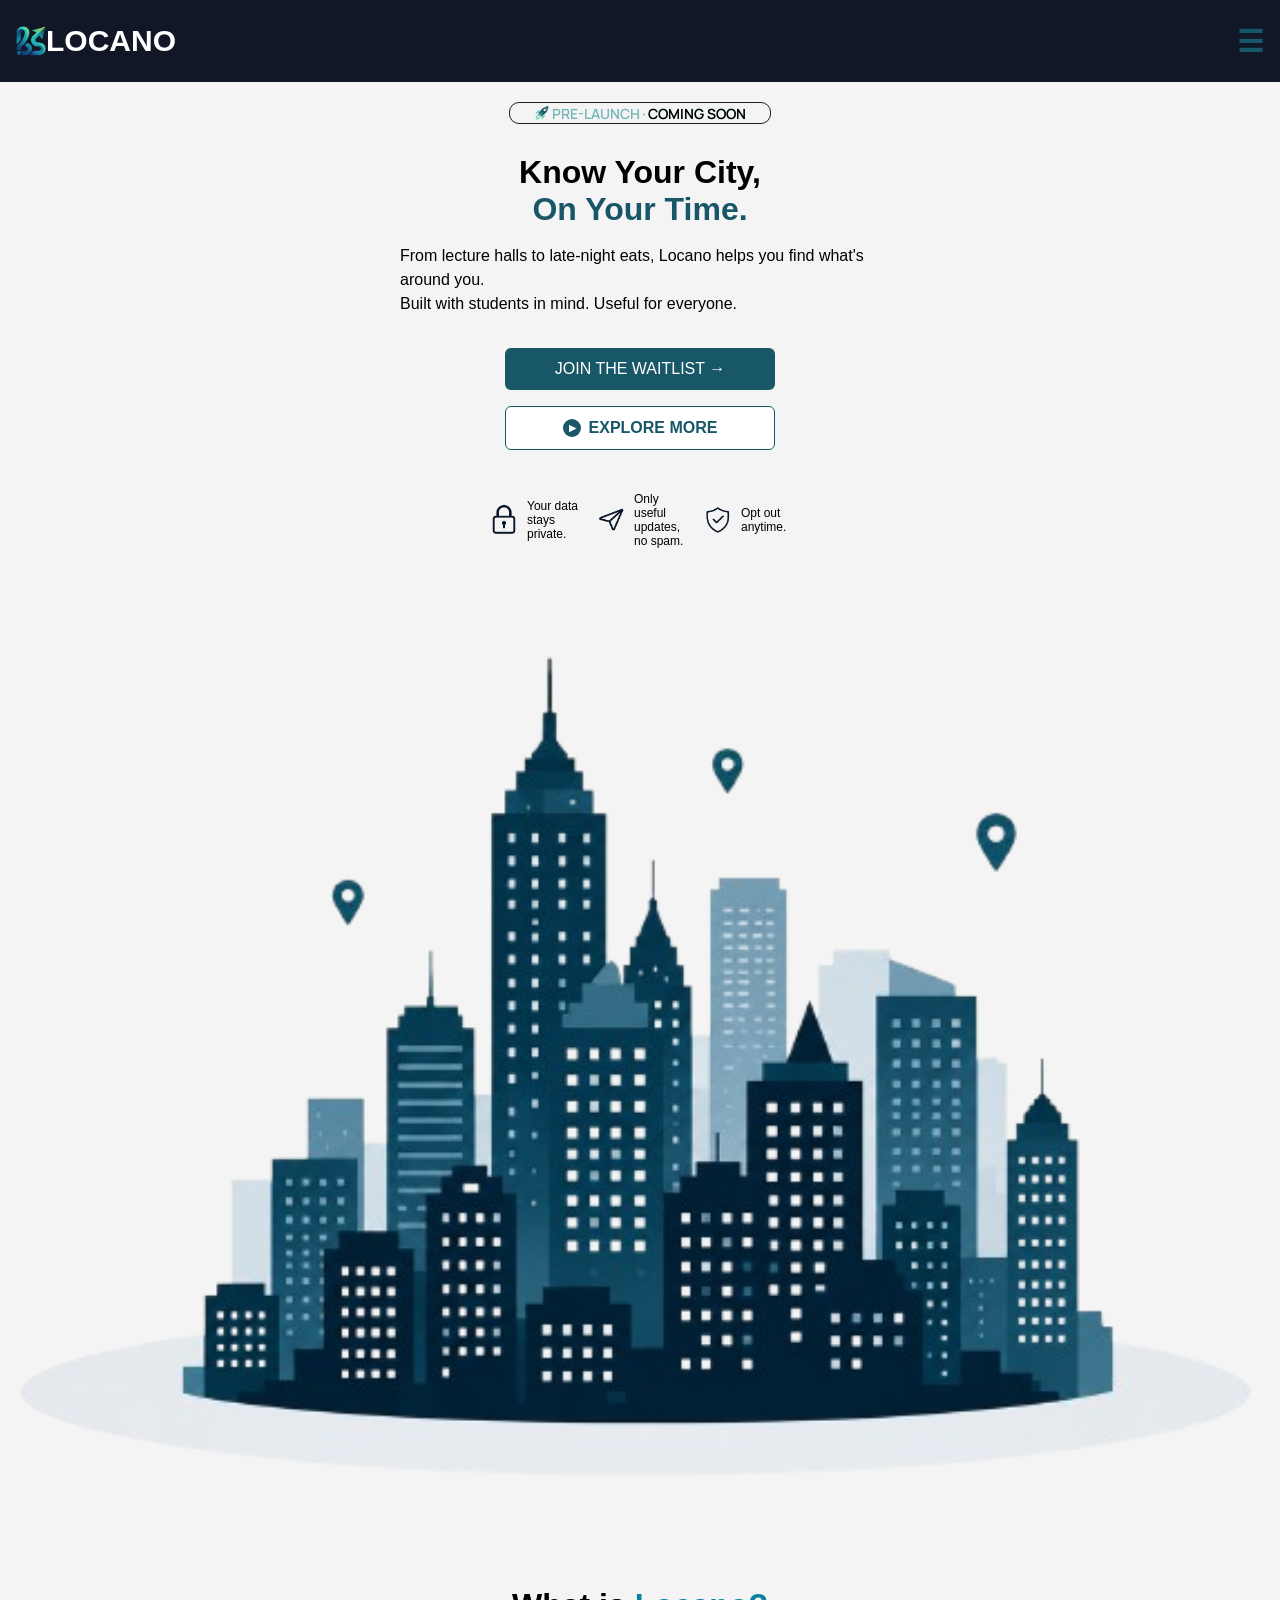
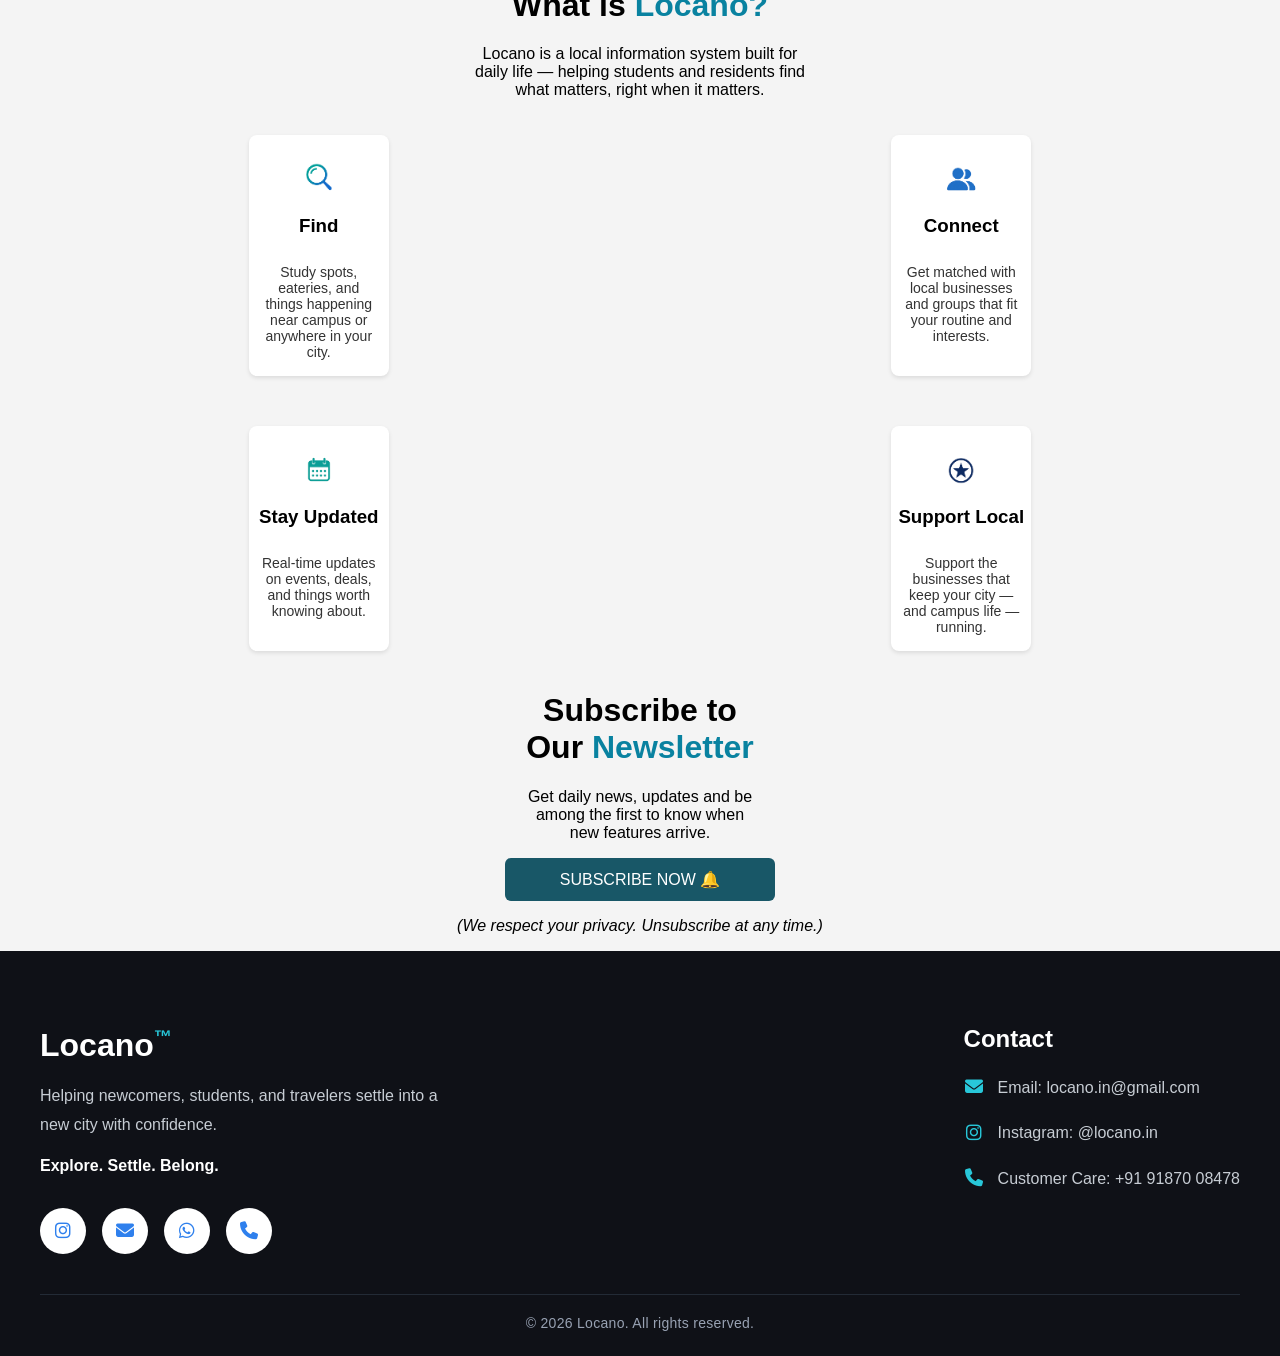
==== commit 2c762ef0: "finally completed the laanding page" ====
--- a/index.html
+++ b/index.html
@@ -8,6 +8,7 @@
     <link rel="preconnect" href="https://gstatic.com" crossorigin>
     <link href="https://fonts.googleapis.com/css2?family=Manrope:wght@400;600;700&display=swap" rel="stylesheet">
     <link rel="stylesheet" href="style.css">
+    <link rel="stylesheet" href="https://cdnjs.cloudflare.com/ajax/libs/font-awesome/6.6.0/css/all.min.css">
     <style>
     </style>
 </head>
@@ -106,16 +107,76 @@
             <h1 style="text-align: center;">Subscribe to<br> Our <span style="color: #0982a0;">Newsletter</span></h1>
             <p style="text-align: center;">Get daily news, updates and be<br>among the first to know when <br>new features arrive.</p>
             <button style="display: block; margin: 0 auto; padding: 12px 24px; background-color: #185767; color: #fff; border: none; border-radius: 6px; font-size: 16px; width: 270px;">SUBSCRIBE NOW <span style="color:aliceblue;">&#128276;</span> </button>
-            <br>
+            <p style="font-style:italic; text-align: center;">(We respect your privacy. Unsubscribe at any time.)</p>
         </div>
 
     </main>
 
-    <footer>
-        <h3>CONTACT US</h3>
+    <footer class="footer">
+    <div class="footer-container">
 
+        <!-- Left Section -->
+        <div class="footer-brand">
+            <h2>Locano<span>™</span></h2>
 
-    </footer>
+            <p>
+                Helping newcomers, students, and travelers settle into a new city
+                with confidence.
+            </p>
+
+            <p class="tagline">
+                Explore. Settle. Belong.
+            </p>
+
+            <div class="social-icons">
+                <a href="https://instagram.com/locano.in" target="_blank" rel="noopener noreferrer">
+                    <i class="fa-brands fa-instagram"></i>
+                </a>
+
+                <a href="mailto:locano.in@gmail.com">
+                    <i class="fa-solid fa-envelope"></i>
+                </a>
+
+                <a href="https://wa.me/919187008478" target="_blank" rel="noopener noreferrer">
+                    <i class="fa-brands fa-whatsapp"></i>
+                </a>
+
+                <a href="tel:+919187008478">
+                    <i class="fa-solid fa-phone"></i>
+                </a>
+            </div>
+        </div>
+
+        <!-- Contact Section -->
+        <div class="footer-contact">
+
+            <h3>Contact</h3>
+
+            <div class="contact-item">
+                <i class="fa-solid fa-envelope"></i>
+                <span>Email: locano.in@gmail.com</span>
+            </div>
+
+            <div class="contact-item">
+                <i class="fa-brands fa-instagram"></i>
+                <span>Instagram: @locano.in</span>
+            </div>
+
+            <div class="contact-item">
+                <i class="fa-solid fa-phone"></i>
+                <span>Customer Care: +91 91870 08478</span>
+            </div>
+
+        </div>
+
+    </div>
+
+    <hr>
+
+    <div class="footer-bottom">
+        © 2026 Locano. All rights reserved.
+    </div>
+</footer>
 
     <script>
     
--- a/style.css
+++ b/style.css
@@ -1,9 +1,19 @@
+        html, body {
+            margin: 0;
+            padding: 0;
+            width: 100%;
+            min-height: 100%;
+        }
+
         body {
             font-family: Arial, sans-serif;
+            background-color: #f4f4f4;
+            overflow-x: hidden;
+        }
+
+        main {
             margin: 0;
             padding: 0;
-            background-color: #f4f4f4;
-
         }
         header {
             background-color: #111726;
@@ -118,13 +128,174 @@
         .info-card:hover{
             transform:translateY(-10px) scale(1.03);
         }
-        footer{
-            background-color: #111726;
-            height: 80px;
-            color: #fff;
-            padding: 1rem;
-            text-align: center;
-            display: flex;
-            align-items: center;
-            justify-content: center;
-        }+        
+        /* ===========================
+   FOOTER
+=========================== */
+
+.footer {
+    background: #0F1117;
+    color: #ffffff;
+    padding: 50px 40px 25px;
+    margin: 0;
+    width: 100vw;
+    max-width: none;
+    box-sizing: border-box;
+}
+
+.footer-container {
+    display: flex;
+    justify-content: space-between;
+    align-items: flex-start;
+    gap: 80px;
+    flex-wrap: wrap;
+}
+
+.footer-brand {
+    flex: 1;
+    min-width: 280px;
+}
+
+.footer-brand h2 {
+    font-size: 32px;
+    font-weight: 700;
+    margin-bottom: 18px;
+}
+
+.footer-brand span {
+    font-size: 18px;
+    vertical-align: top;
+    color: #28C7D9;
+}
+
+.footer-brand p {
+    color: #C7CDD4;
+    line-height: 1.8;
+    max-width: 430px;
+    margin-bottom: 10px;
+}
+
+.tagline {
+    color: #ffffff !important;
+    font-weight: 600;
+    margin-top: 12px;
+}
+
+.social-icons {
+    display: flex;
+    gap: 16px;
+    margin-top: 28px;
+}
+
+.social-icons a {
+    width: 46px;
+    height: 46px;
+    border-radius: 50%;
+    background: #ffffff;
+    color: #2F80ED;
+    display: flex;
+    justify-content: center;
+    align-items: center;
+    text-decoration: none;
+    font-size: 18px;
+    transition: 0.3s ease;
+}
+
+.social-icons a:hover {
+    transform: translateY(-4px);
+    background: #28C7D9;
+    color: #FFFFFF;
+}
+
+/* ===========================
+   CONTACT
+=========================== */
+
+.footer-contact {
+    min-width: 260px;
+}
+
+.footer-contact h3 {
+    font-size: 24px;
+    margin-bottom: 22px;
+}
+
+.contact-item {
+    display: flex;
+    align-items: center;
+    gap: 14px;
+    color: #C7CDD4;
+    margin-bottom: 20px;
+    line-height: 1.6;
+}
+
+.contact-item i {
+    width: 20px;
+    text-align: center;
+    color: #28C7D9;
+    font-size: 18px;
+}
+
+/* ===========================
+   BOTTOM
+=========================== */
+
+.footer hr {
+    border: none;
+    height: 1px;
+    background: #232B36;
+    margin: 40px 0 20px;
+}
+
+.footer-bottom {
+    text-align: center;
+    color: #98A2B3;
+    font-size: 14px;
+    letter-spacing: 0.3px;
+}
+
+/* ===========================
+   MOBILE
+=========================== */
+
+@media (max-width: 768px) {
+
+    .footer {
+        padding: 35px 24px;
+    }
+
+    .footer-container {
+        flex-direction: column;
+        gap: 35px;
+    }
+
+    .footer-brand h2 {
+        font-size: 28px;
+    }
+
+    .footer-brand p {
+        max-width: 100%;
+    }
+
+    .social-icons {
+        justify-content: flex-start;
+        flex-wrap: wrap;
+    }
+
+    .social-icons a {
+        width: 44px;
+        height: 44px;
+    }
+
+    .footer-contact {
+        width: 100%;
+    }
+
+    .footer-contact h3 {
+        margin-bottom: 18px;
+    }
+
+    .footer-bottom {
+        font-size: 13px;
+    }
+}
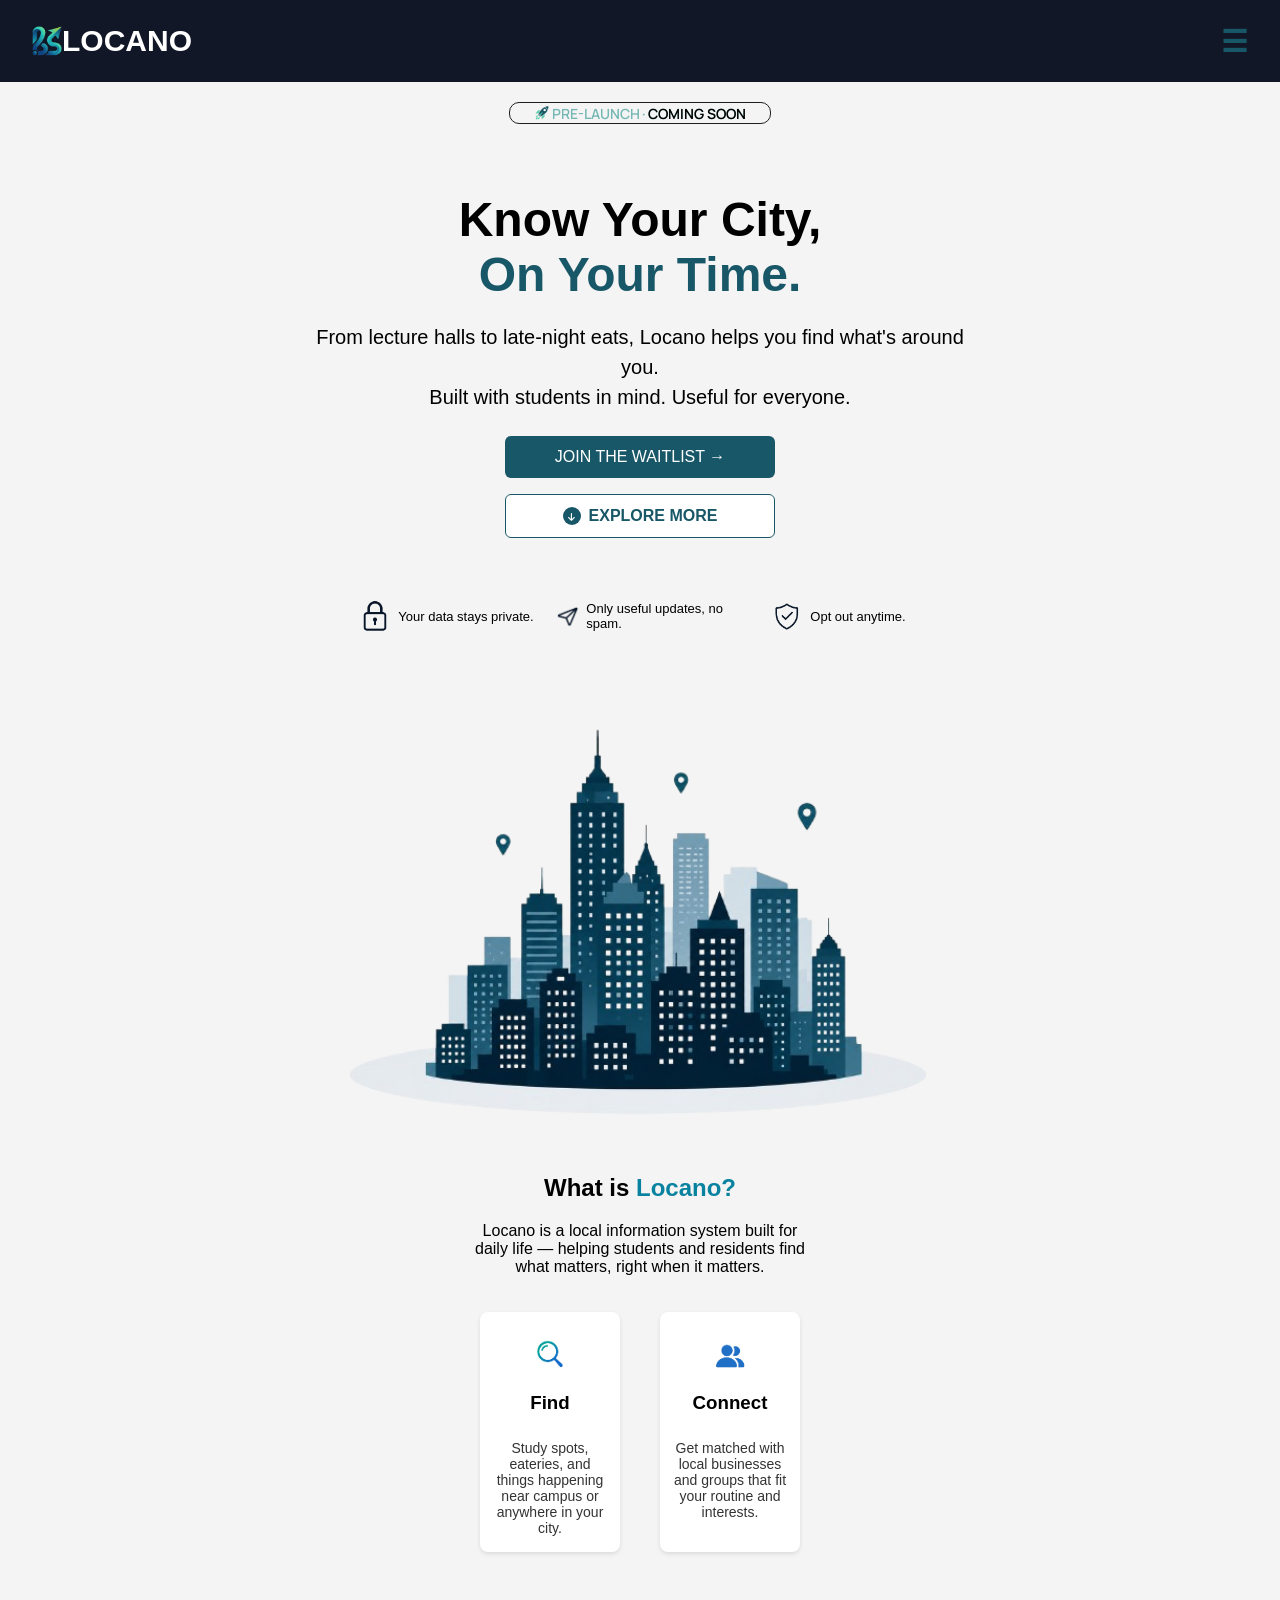
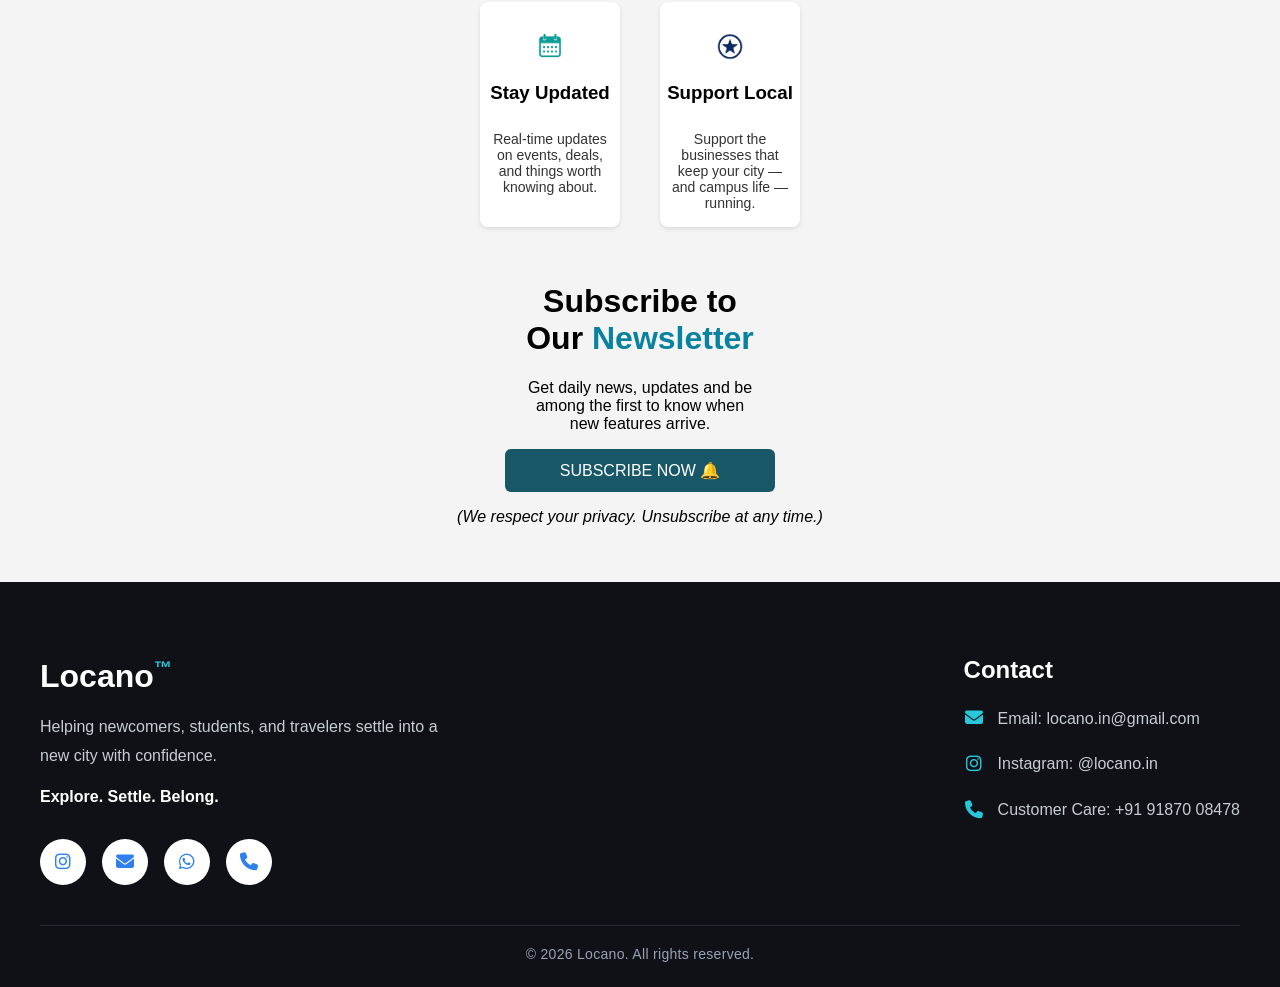
==== commit 9238dcf9: "finally completed the laanding page" ====
--- a/index.html
+++ b/index.html
@@ -36,7 +36,7 @@
         </div>
 
         <button style="display: block; margin: 0 auto; padding: 12px 24px; background-color: #185767; color: #fff; border: none; border-radius: 6px; font-size: 16px; width: 270px;">JOIN THE WAITLIST → </button>
-        <button style="display: flex; align-items: center; justify-content: center; gap: 8px; margin: 16px auto; padding: 12px 24px; background-color: #fff; color: #185767; border: 1px solid #185767; border-radius: 6px; font-size: 16px; font-weight: 600; width: 270px;"><span style="display: inline-flex; align-items: center; justify-content: center; width: 18px; height: 18px; background-color: #185767; color: #fff; border-radius: 50%; font-size: 9px; padding-left: 2px; box-sizing: border-box;">&#9654;</span> EXPLORE MORE</button>
+        <a href="#explore-section" style="display: flex; align-items: center; justify-content: center; gap: 8px; margin: 16px auto; padding: 12px 24px; background-color: #fff; color: #185767; border: 1px solid #185767; border-radius: 6px; font-size: 16px; font-weight: 600; width: 270px; text-decoration: none; box-sizing: border-box;"><span style="display: inline-flex; align-items: center; justify-content: center; width: 18px; height: 18px; background-color: #185767; color: #fff; border-radius: 50%; font-size: 9px; box-sizing: border-box;"><i class="fa-solid fa-arrow-down"></i></span> EXPLORE MORE</a>
 
         <div id="trust-bar-box">
 
@@ -71,12 +71,13 @@
 
         <img src="city-silhouette.png" alt="City Silhouette" style="width: 100%; height: auto;">
 
-        <h1 style="text-align: center;">What is <span style="color: #0982a0;">Locano?</span></h1>
+        <section id="explore-section" style="scroll-margin-top: 24px;">
+            <h1 style="text-align: center;">What is <span style="color: #0982a0;">Locano?</span></h1>
 
-        <p style="text-align: center;">Locano is a local information system built for <br>daily life — helping students and residents find <br>what matters, right when it matters.</p>
+            <p style="text-align: center;">Locano is a local information system built for <br>daily life — helping students and residents find <br>what matters, right when it matters.</p>
 
 
-        <div class="info-card-box">
+            <div class="info-card-box">
         <div class="info-card">
             <img src="search.png" alt="Discover Icon" style="width: 50px; height: auto; margin-top: 20px;">
             <h3 style="margin-top: 10px;">Find</h3>
@@ -101,7 +102,7 @@
             <p>Support the businesses that keep your city — and campus life — running.</p>
         </div>
         </div>
-
+        </section>
 
         <div id="newsletter">
             <h1 style="text-align: center;">Subscribe to<br> Our <span style="color: #0982a0;">Newsletter</span></h1>
--- a/style.css
+++ b/style.css
@@ -1,4 +1,12 @@
-        html, body {
+        html {
+            margin: 0;
+            padding: 0;
+            width: 100%;
+            min-height: 100%;
+            scroll-behavior: smooth;
+        }
+
+        body {
             margin: 0;
             padding: 0;
             width: 100%;
@@ -298,4 +306,74 @@
     .footer-bottom {
         font-size: 13px;
     }
+}
+
+@media (min-width: 769px) {
+    main {
+        max-width: 1200px;
+        margin: 0 auto;
+        padding: 0 24px 40px;
+    }
+
+    header {
+        padding: 1rem 2rem;
+    }
+
+    #hero {
+        max-width: 760px;
+        padding: 48px 24px 24px;
+    }
+
+    #hero h1 {
+        font-size: 48px;
+    }
+
+    #hero h3 {
+        font-size: 20px;
+        text-align: center;
+        max-width: 680px;
+        margin: 20px auto 0;
+    }
+
+    #trust-bar-box {
+        width: min(100%, 780px);
+        flex-wrap: wrap;
+        gap: 16px;
+        margin: 28px auto 32px;
+    }
+
+    .trust-bar {
+        width: 180px;
+        justify-content: center;
+    }
+
+    .trust-bar-text {
+        width: auto;
+        height: auto;
+        font-size: 13px;
+    }
+
+    img[alt="City Silhouette"] {
+        display: block !important;
+        width: min(100%, 600px) !important;
+        max-width: 600px !important;
+        height: auto !important;
+        margin: 0 auto !important;
+    }
+
+    .info-card-box {
+        max-width: 900px;
+        margin: 10px auto;
+        gap: 20px;
+    }
+
+    .info-card {
+        margin: 20px 10px;
+    }
+
+    #newsletter {
+        max-width: 760px;
+        margin: 36px auto 0;
+    }
+}
 }
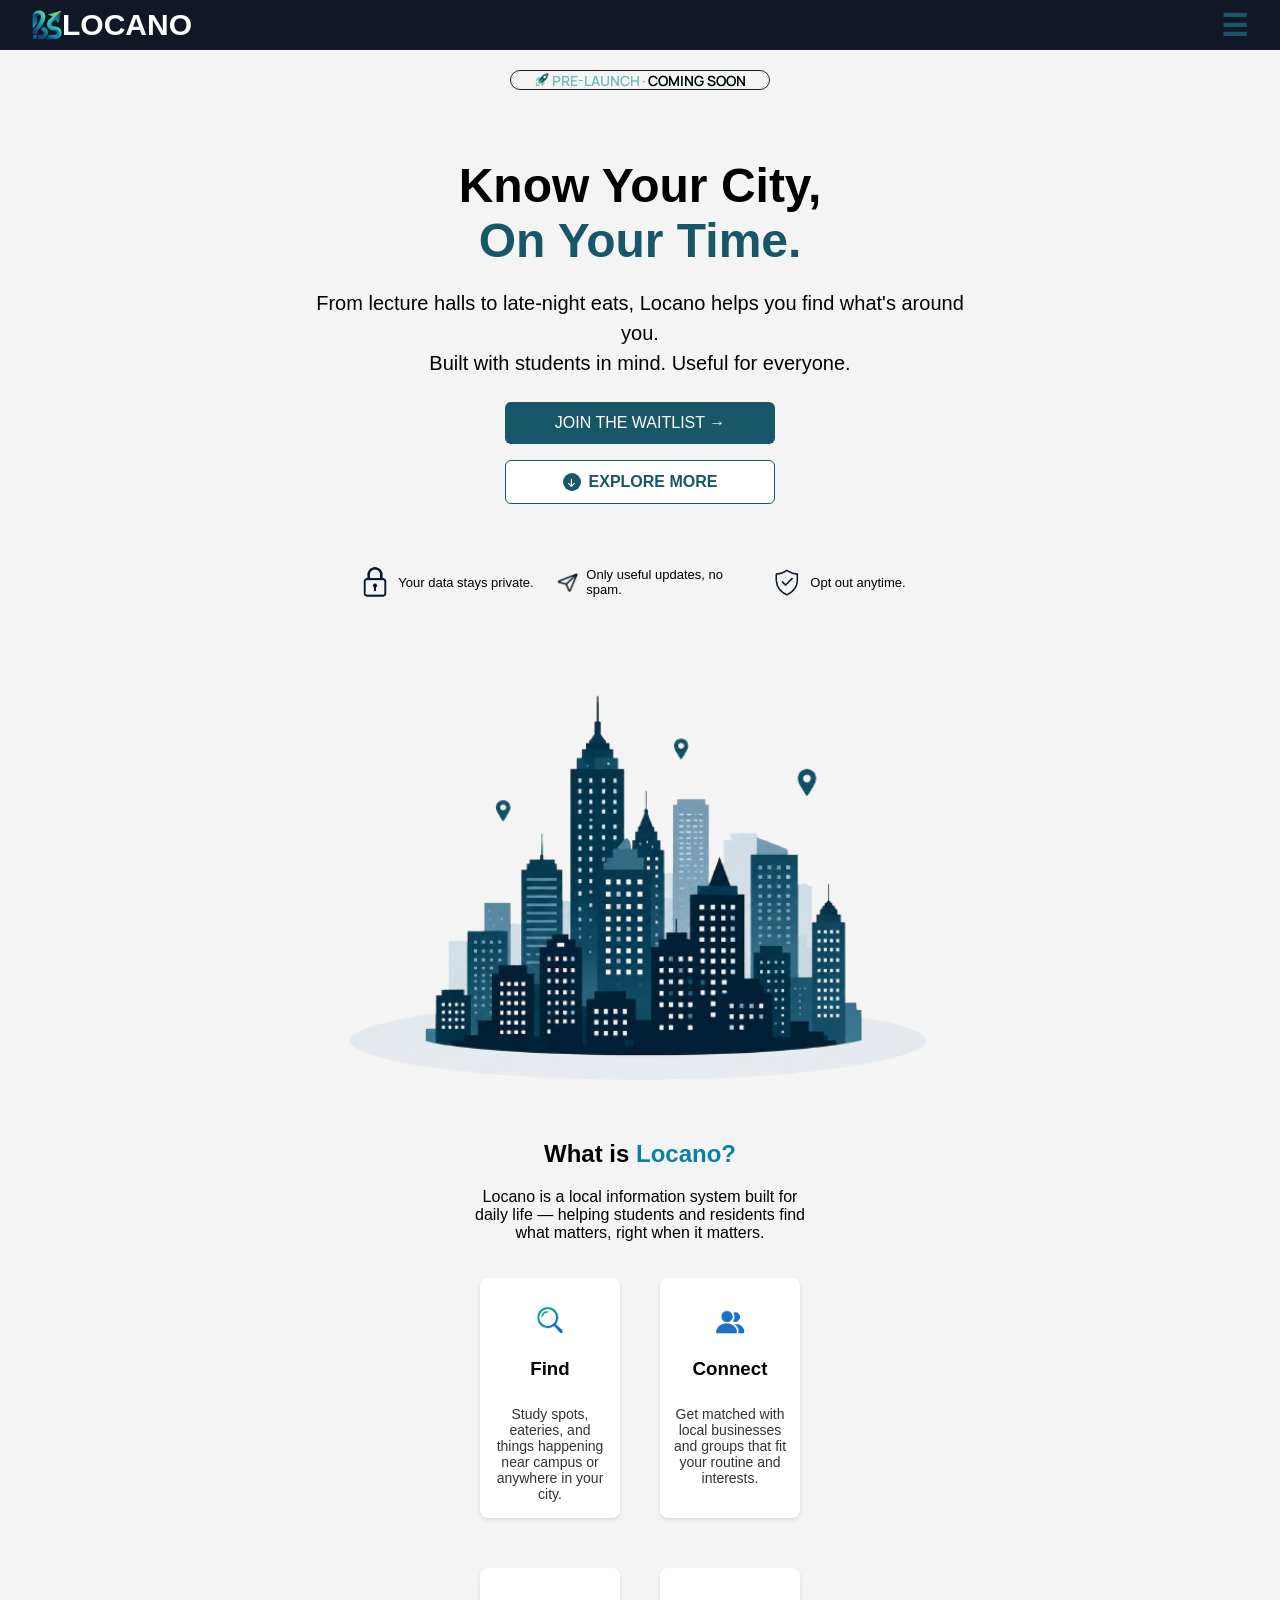
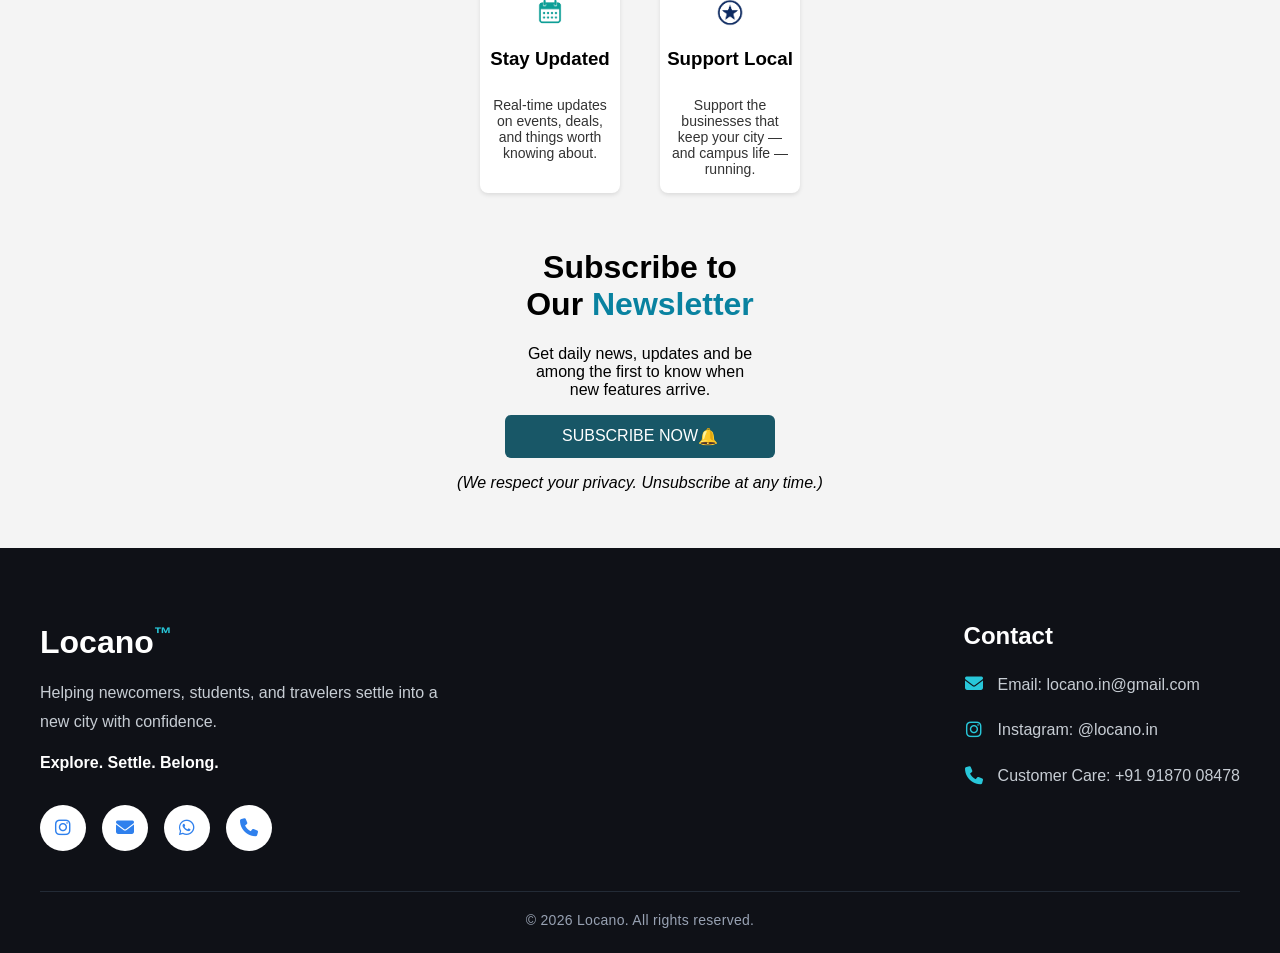
==== commit 679773ae: "added a new registration page" ====
--- a/index.html
+++ b/index.html
@@ -35,8 +35,8 @@
             <h3>From lecture halls to late-night eats, Locano helps you find what's around you.<br> Built with students in mind. Useful for everyone.</h3>
         </div>
 
-        <button style="display: block; margin: 0 auto; padding: 12px 24px; background-color: #185767; color: #fff; border: none; border-radius: 6px; font-size: 16px; width: 270px;">JOIN THE WAITLIST → </button>
-        <a href="#explore-section" style="display: flex; align-items: center; justify-content: center; gap: 8px; margin: 16px auto; padding: 12px 24px; background-color: #fff; color: #185767; border: 1px solid #185767; border-radius: 6px; font-size: 16px; font-weight: 600; width: 270px; text-decoration: none; box-sizing: border-box;"><span style="display: inline-flex; align-items: center; justify-content: center; width: 18px; height: 18px; background-color: #185767; color: #fff; border-radius: 50%; font-size: 9px; box-sizing: border-box;"><i class="fa-solid fa-arrow-down"></i></span> EXPLORE MORE</a>
+        <a class="action-button action-button-primary" href="subscribe.html" style="display: flex; align-items: center; justify-content: center; margin: 0 auto; padding: 12px 24px; background-color: #185767; color: #fff; border: none; border-radius: 6px; font-size: 16px; width: 270px; text-decoration: none; box-sizing: border-box;">JOIN THE WAITLIST → </a>
+        <a class="action-button action-button-secondary" href="#explore-section" style="display: flex; align-items: center; justify-content: center; gap: 8px; margin: 16px auto; padding: 12px 24px; background-color: #fff; color: #185767; border: 1px solid #185767; border-radius: 6px; font-size: 16px; font-weight: 600; width: 270px; text-decoration: none; box-sizing: border-box;"><span style="display: inline-flex; align-items: center; justify-content: center; width: 18px; height: 18px; background-color: #185767; color: #fff; border-radius: 50%; font-size: 9px; box-sizing: border-box;"><i class="fa-solid fa-arrow-down"></i></span> EXPLORE MORE</a>
 
         <div id="trust-bar-box">
 
@@ -107,7 +107,7 @@
         <div id="newsletter">
             <h1 style="text-align: center;">Subscribe to<br> Our <span style="color: #0982a0;">Newsletter</span></h1>
             <p style="text-align: center;">Get daily news, updates and be<br>among the first to know when <br>new features arrive.</p>
-            <button style="display: block; margin: 0 auto; padding: 12px 24px; background-color: #185767; color: #fff; border: none; border-radius: 6px; font-size: 16px; width: 270px;">SUBSCRIBE NOW <span style="color:aliceblue;">&#128276;</span> </button>
+            <a class="action-button action-button-primary" href="subscribe.html" style="display: flex; align-items: center; justify-content: center; margin: 0 auto; padding: 12px 24px; background-color: #185767; color: #fff; border: none; border-radius: 6px; font-size: 16px; width: 270px; text-decoration: none; box-sizing: border-box;">SUBSCRIBE NOW <span style="color:aliceblue;">&#128276;</span> </a>
             <p style="font-style:italic; text-align: center;">(We respect your privacy. Unsubscribe at any time.)</p>
         </div>
 
--- a/style.css
+++ b/style.css
@@ -1,3 +1,9 @@
+        *,
+        *::before,
+        *::after {
+            box-sizing: border-box;
+        }
+
         html {
             margin: 0;
             padding: 0;
@@ -17,6 +23,36 @@
             font-family: Arial, sans-serif;
             background-color: #f4f4f4;
             overflow-x: hidden;
+        }
+
+        img {
+            display: block;
+            max-width: 100%;
+        }
+
+        form {
+            margin: 0;
+        }
+
+        button,
+        input,
+        select,
+        textarea {
+            font: inherit;
+        }
+
+        button,
+        select,
+        a {
+            -webkit-tap-highlight-color: transparent;
+        }
+
+        button {
+            cursor: pointer;
+        }
+
+        button:disabled {
+            cursor: not-allowed;
         }
 
         main {
@@ -135,6 +171,34 @@
         }
         .info-card:hover{
             transform:translateY(-10px) scale(1.03);
+        }
+
+        .action-button {
+            transition: transform 0.2s ease, background-color 0.2s ease, color 0.2s ease, box-shadow 0.2s ease;
+        }
+
+        .action-button:hover {
+            transform: translateY(-2px);
+            box-shadow: 0 5px 12px rgba(24, 87, 103, 0.2);
+        }
+
+        .action-button:active {
+            transform: translateY(1px);
+            box-shadow: none;
+        }
+
+        .action-button:focus-visible {
+            outline: 3px solid rgba(9, 130, 160, 0.3);
+            outline-offset: 3px;
+        }
+
+        .action-button-primary:hover {
+            background-color: #124450 !important;
+        }
+
+        .action-button-secondary:hover {
+            background-color: #185767 !important;
+            color: #fff !important;
         }
         
         /* ===========================
@@ -376,4 +440,3 @@
         margin: 36px auto 0;
     }
 }
-}
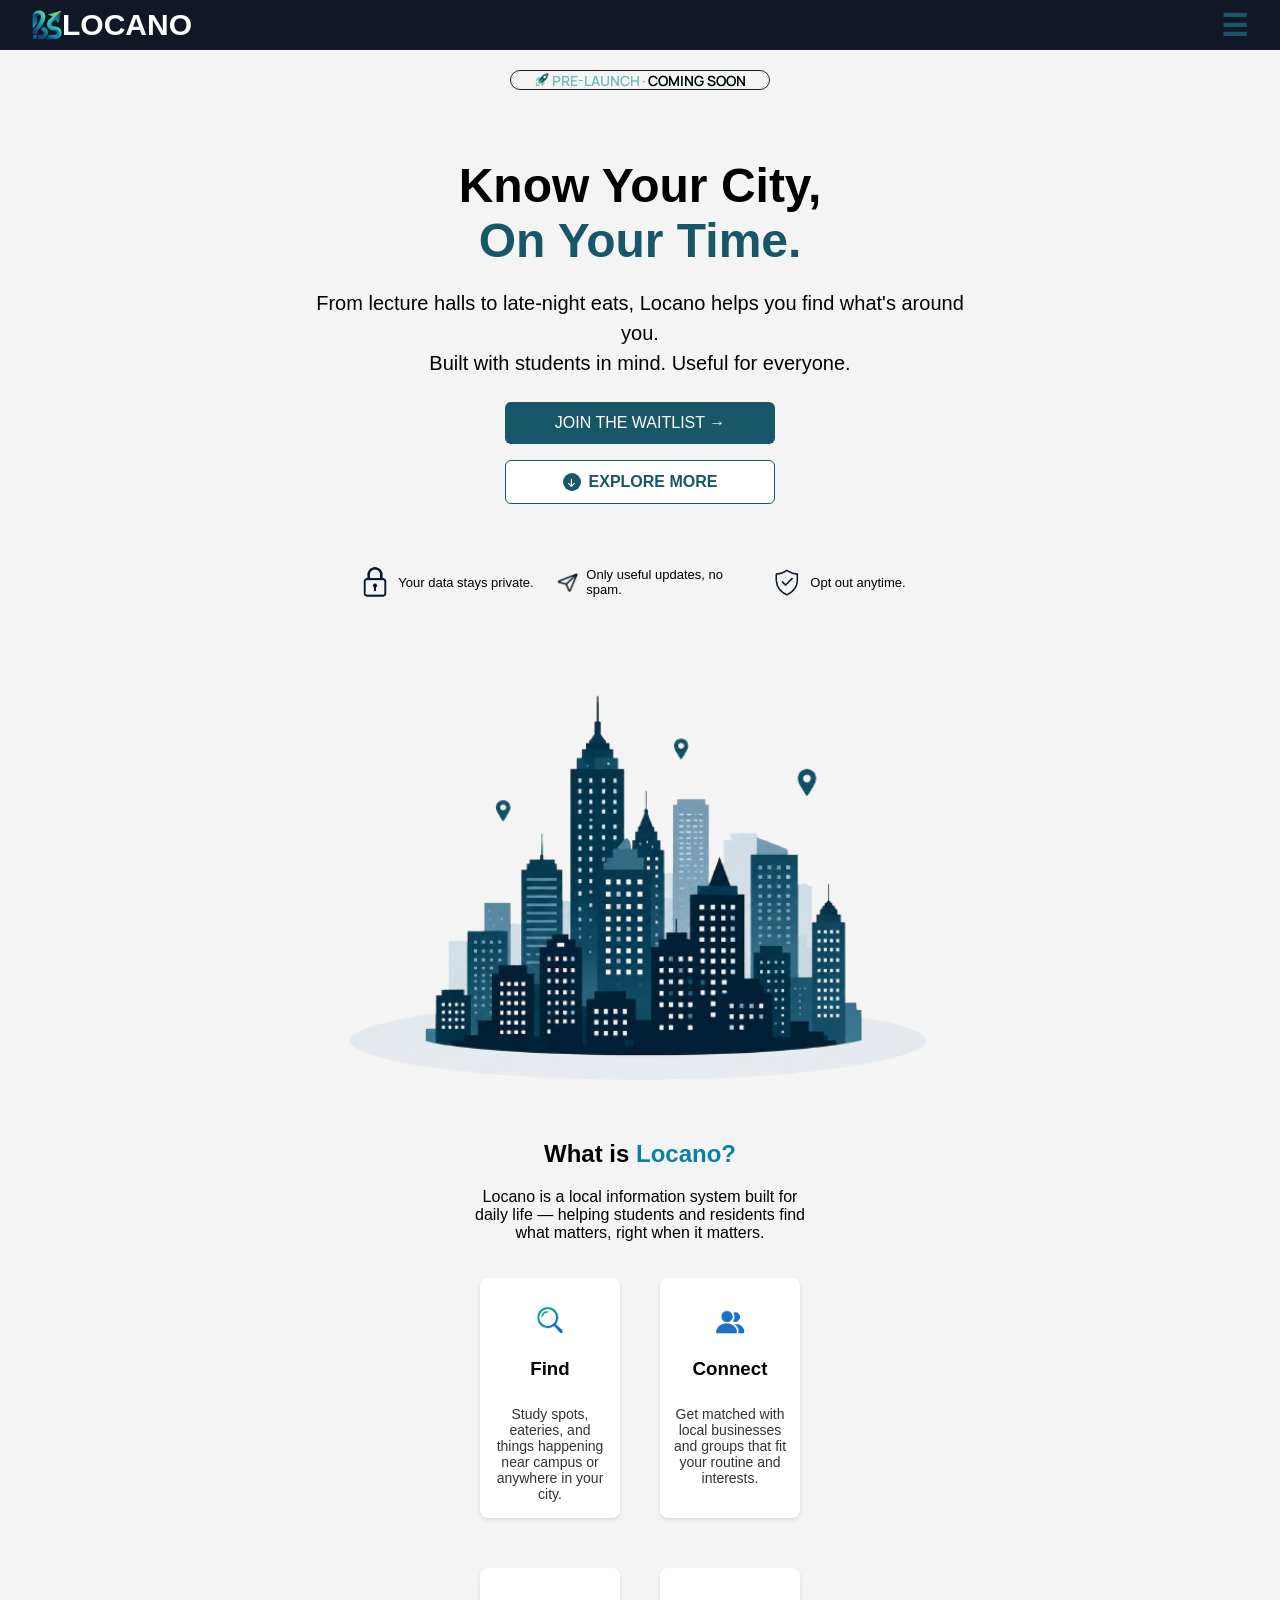
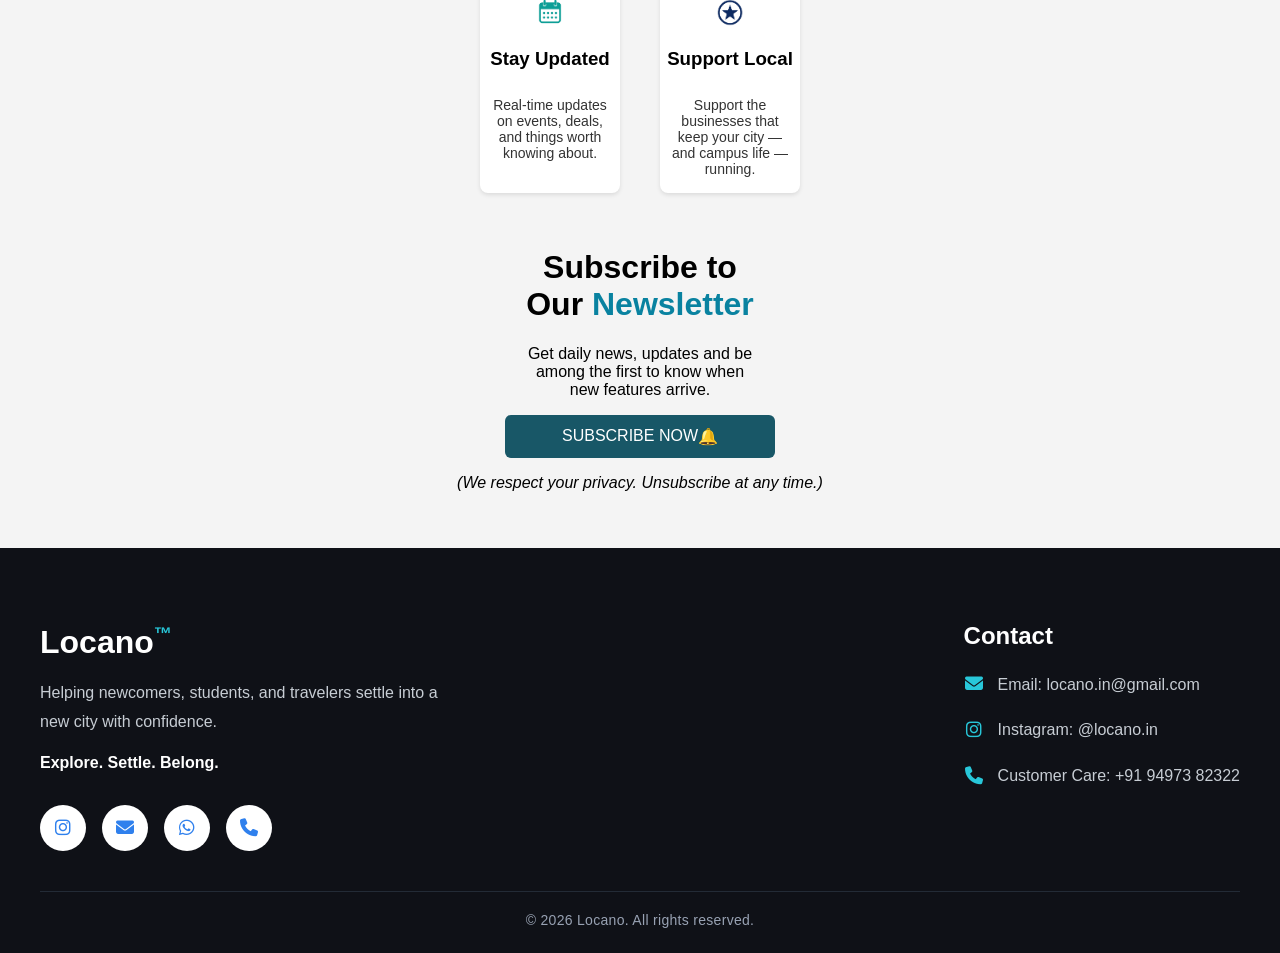
==== commit 670499b0: "changed the number" ====
--- a/index.html
+++ b/index.html
@@ -138,11 +138,11 @@
                     <i class="fa-solid fa-envelope"></i>
                 </a>
 
-                <a href="https://wa.me/919187008478" target="_blank" rel="noopener noreferrer">
+                <a href="https://wa.me/+919497382322" target="_blank" rel="noopener noreferrer">
                     <i class="fa-brands fa-whatsapp"></i>
                 </a>
 
-                <a href="tel:+919187008478">
+                <a href="tel:+91 94973 82322">
                     <i class="fa-solid fa-phone"></i>
                 </a>
             </div>
@@ -165,7 +165,7 @@
 
             <div class="contact-item">
                 <i class="fa-solid fa-phone"></i>
-                <span>Customer Care: +91 91870 08478</span>
+                <span>Customer Care: +91 94973 82322</span>
             </div>
 
         </div>
